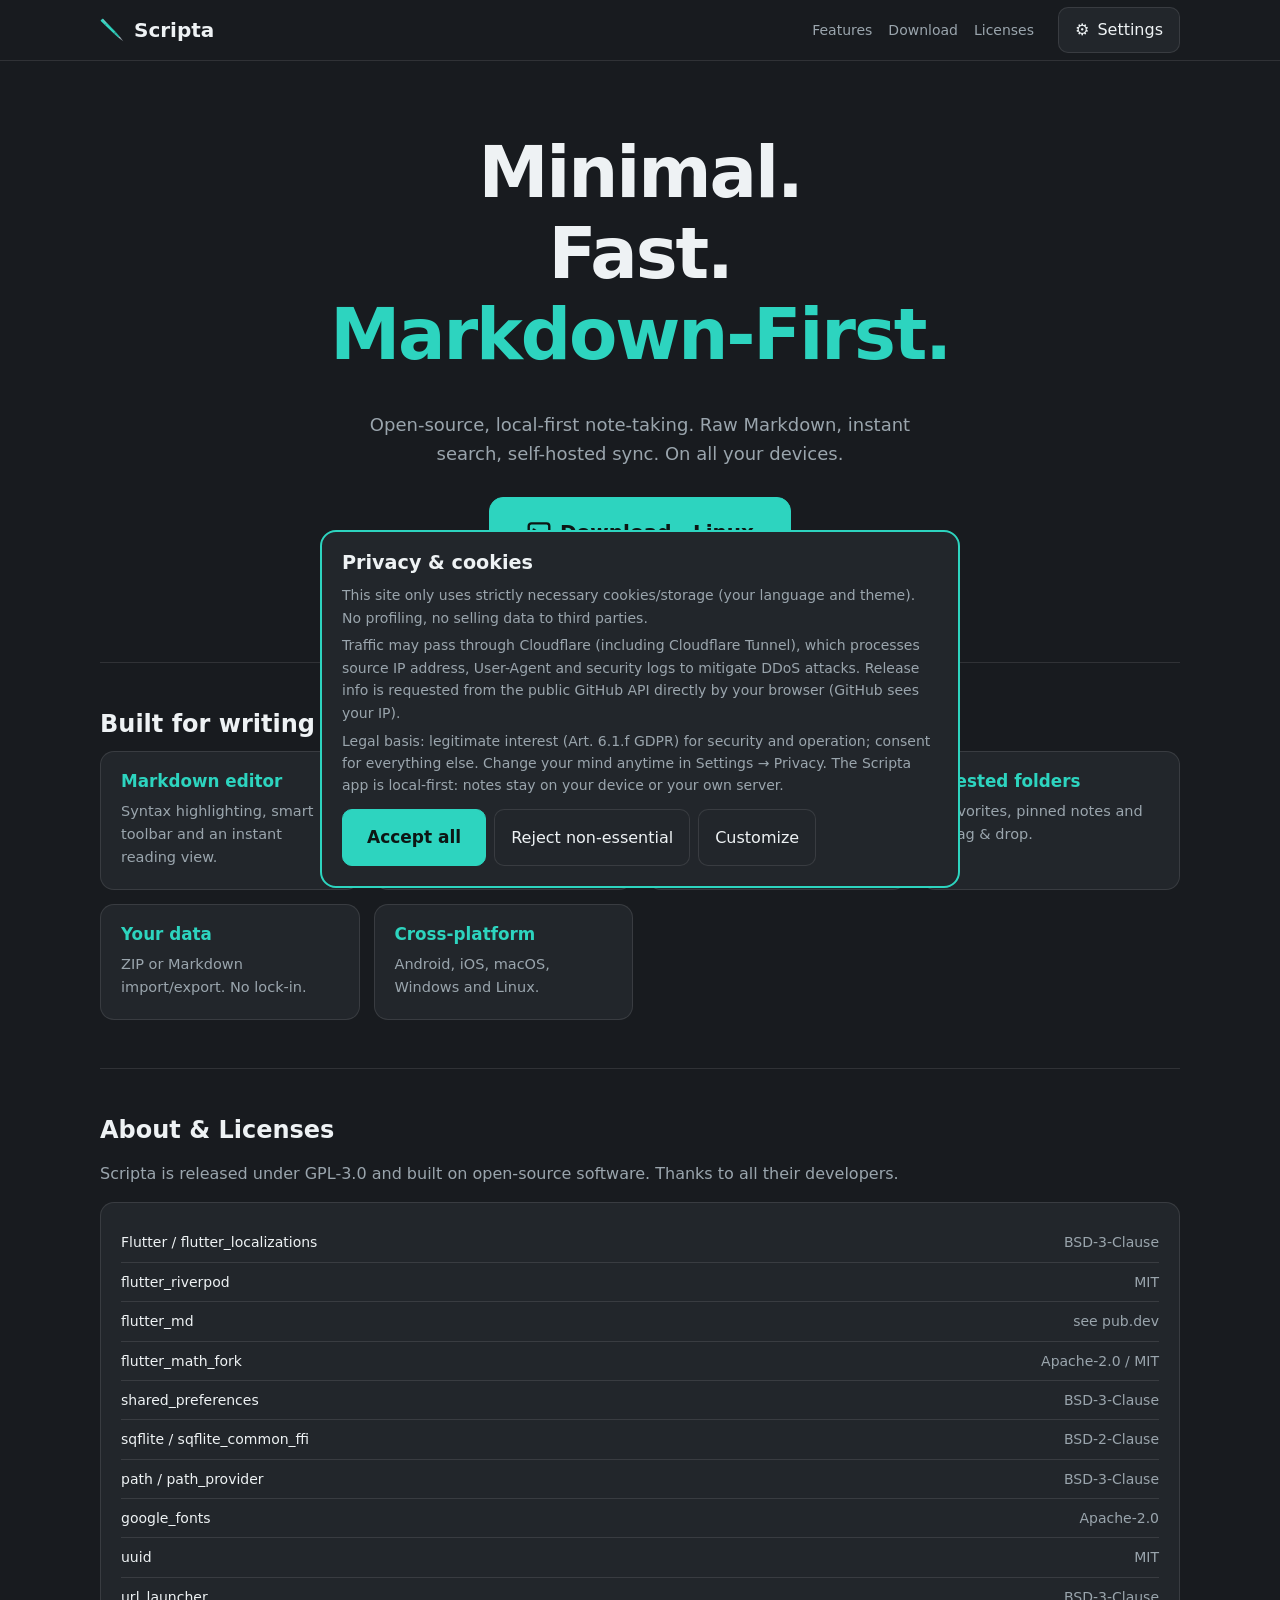
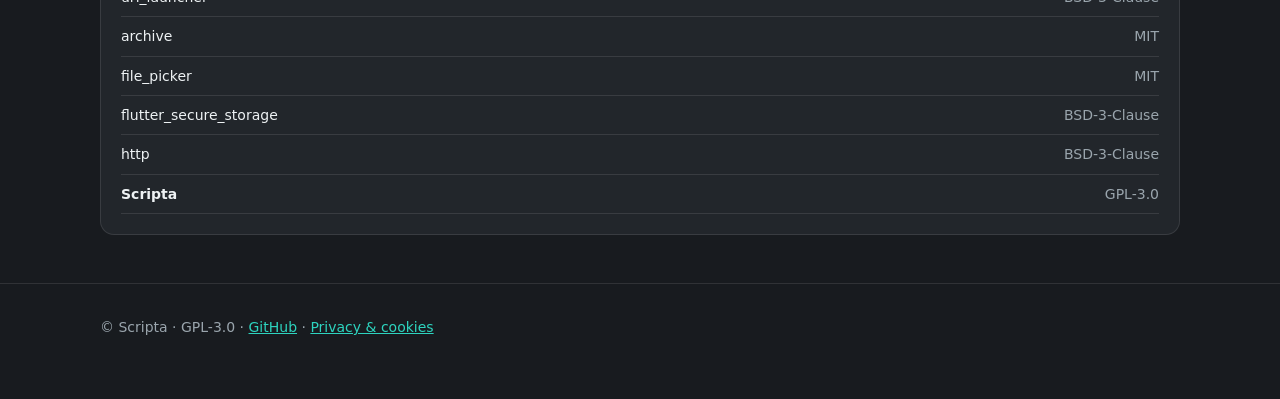
==== index.html @ 94638414 "Add files via upload" ====
<!doctype html>
<html lang="it" data-theme="dark">
<head>
<meta charset="utf-8">
<meta name="viewport" content="width=device-width,initial-scale=1">
<title>Scripta — Minimal. Fast. Markdown-First.</title>
<meta name="description" content="Scripta: open-source, local-first Markdown notes for Android, iOS, macOS, Windows and Linux.">
<link rel="icon" href="data:image/svg+xml,<svg xmlns='http://www.w3.org/2000/svg' viewBox='0 0 32 32'><rect width='32' height='32' rx='8' fill='%2314b8a6'/><path d='M10 22V10h8M10 16h6' stroke='%23181b1f' stroke-width='3' fill='none'/></svg>">
<link rel="stylesheet" href="style.css">
</head>
<body>
<header><div class="w nav">
<div class="logo"><svg class="lg" viewBox="90 90 310 310" aria-hidden="true"><g transform="rotate(-45 256 256)"> <path d="M 242,50 L 270,50 C 274,50 277,53 277,57 L 275,130 L 237,130 L 235,57 C 235,53 238,50 242,50 Z" fill="var(--ac)" /> <path d="M 266,60 L 270,60 C 271,60 272,61 272,62 L 270,180 C 270,183 267,185 264,185 C 262,185 261,183 261,180 L 265,62 C 265,61 265.5,60 266,60 Z" fill="#a9b6c4" /> <path d="M 237,130 L 275,130 L 272,290 L 240,290 Z" fill="var(--ac)" /> <rect x="239" y="290" width="34" height="4" fill="#a9b6c4" /> <path d="M 240,294 L 272,294 L 267,370 L 245,370 Z" fill="var(--ac)" opacity="0.9" /> <line x1="243" y1="315" x2="269" y2="315" stroke="#121517" stroke-width="1.5" opacity="0.3" /> <line x1="244" y1="330" x2="268" y2="330" stroke="#121517" stroke-width="1.5" opacity="0.3" /> <line x1="244.5" y1="345" x2="267.5" y2="345" stroke="#121517" stroke-width="1.5" opacity="0.3" /> <path d="M 245,370 L 267,370 L 263,395 L 249,395 Z" fill="#a9b6c4" /> <path d="M 249,395 L 263,395 L 256,442 Z" fill="#a9b6c4" /> <path d="M 249,395 L 256,395 L 256,442 Z" fill="#ffffff" opacity="0.4" /> <circle cx="256" cy="410" r="2.5" fill="#16191d" /> <line x1="256" y1="412.5" x2="256" y2="442" stroke="#16191d" stroke-width="1.5" stroke-linecap="round" /> <circle cx="256" cy="442" r="1.5" fill="#ffffff" /> <path d="M 241,55 L 243,130 L 244,290 L 247,370" fill="none" stroke="#ffffff" stroke-width="1.8" stroke-linecap="round" opacity="0.35" /> <path d="M 271,55 L 269,130 L 268,290 L 265,370" fill="none" stroke="#000000" stroke-width="2.2" stroke-linecap="round" opacity="0.4" /> </g></svg>Scripta</div>
<nav><a href="#features" data-i="nav_f"></a><a href="#/releases" data-i="nav_d"></a><a href="#about" data-i="nav_a"></a></nav>
<button id="setBtn" aria-label="Settings">⚙ <span data-i="settings"></span></button>
</div></header>

<main class="w" id="home">
<div class="hero">
<h1>Minimal.<br>Fast.<br><em>Markdown-First.</em></h1>
<p data-i="tag"></p>
<div class="cta" id="cta"><button class="pri" disabled data-i="loading"></button></div>
<div class="meta" id="meta"></div>
</div>

<section id="features"><h2 data-i="feat"></h2><div class="grid" id="fgrid"></div></section>


<section id="about"><h2 data-i="lic_h"></h2><p style="color:var(--mu)" data-i="lic_p"></p><div class="card" id="lics"></div></section>
</main>

<main class="w" id="relpage" hidden>
<section style="border:0"><a href="#" class="btn" data-i="back"></a>
<h2 style="margin-top:20px" data-i="dl"></h2><div id="rel"></div></section>
</main>

<footer><div class="w"><span data-i="foot"></span> · <a href="https://github.com/rizzonicola/Scripta" rel="noopener">GitHub</a> · <a href="#" id="privL" data-i="priv"></a></div></footer>

<dialog id="guide"><button class="x" aria-label="Close" onclick="this.closest('dialog').close()"><svg viewBox="0 0 24 24" width="18" height="18" fill="none" stroke="currentColor" stroke-width="2.4" stroke-linecap="round"><path d="M5 5l14 14M19 5L5 19"/></svg></button><div id="gBody"></div></dialog>

<dialog id="set"><button class="x" aria-label="Close" onclick="this.closest('dialog').close()"><svg viewBox="0 0 24 24" width="18" height="18" fill="none" stroke="currentColor" stroke-width="2.4" stroke-linecap="round"><path d="M5 5l14 14M19 5L5 19"/></svg></button><h2 data-i="settings"></h2>
<p><span data-i="lang"></span><span class="seg" id="langSeg" role="group"><button data-v="it">Italiano</button><button data-v="en">English</button><button data-v="fr">Français</button></span></p>
<p><span data-i="theme"></span><span class="seg" id="themeSeg" role="group"><button data-v="dark" data-i="th_d"></button><button data-v="light" data-i="th_l"></button><button data-v="contrast" data-i="th_c"></button></span></p>
<p><span data-i="st_priv"></span></p>
<label class="o sw"><input type="checkbox" id="optSw" role="switch"><span data-i="ck_opt"></span></label>
<p><a href="#" id="stRead" data-i="st_read"></a></p></dialog>

<div id="ck" role="dialog" aria-labelledby="ckT" hidden>
<h2 id="ckT" style="font-size:1.2rem" data-i="ck_t"></h2>
<p data-i="ck_p1"></p><p data-i="ck_p2"></p><p data-i="ck_p3"></p>
<div id="prefs" hidden>
<label class="o"><input type="checkbox" checked disabled><span data-i="ck_nec"></span></label>
<label class="o"><input type="checkbox" id="optCache"><span data-i="ck_opt"></span></label></div>
<div class="b"><button class="pri" id="acc" data-i="ck_all"></button><button id="rej" data-i="ck_rej"></button><button id="cus" data-i="ck_cus"></button></div>
</div>

<script src="script.js" defer></script>
</body>
</html>
---- style.css ----
:root{--bg:#181b1f;--card:#22262b;--card2:#2a2f35;--line:rgba(255,255,255,.1);--tx:#eef2f4;--mu:#9aa5ad;--ac:#2dd4bf;--acd:#0f766e;--on:#0d1614}
:root[data-theme=light]{--bg:#f3f5f6;--card:#fff;--card2:#e7ecee;--line:rgba(0,0,0,.12);--tx:#1c2024;--mu:#59646c;--ac:#0f766e;--acd:#0d9488;--on:#fff}
:root[data-theme=contrast]{--bg:#000;--card:#0a0a0a;--card2:#1a1a1a;--line:#fff;--tx:#fff;--mu:#e0e0e0;--ac:#00ffe0;--acd:#00ffe0;--on:#000}
*{box-sizing:border-box}html{scroll-behavior:smooth}
body{margin:0;background:var(--bg);color:var(--tx);font:16px/1.6 system-ui,-apple-system,"Segoe UI",Roboto,sans-serif}
a{color:var(--ac)}h1,h2,h3{line-height:1.15;margin:0 0 .5em}
.w{max-width:1040px;margin:0 auto;padding:0 20px}
header{position:sticky;top:0;z-index:5;background:var(--bg);border-bottom:1px solid var(--line)}
.nav{display:flex;align-items:center;gap:16px;height:60px}
.logo{font-weight:800;font-size:20px;display:flex;gap:10px;align-items:center;margin-right:auto}
.logo .lg{width:24px;height:24px;flex:none}.logo i{width:26px;height:26px;border-radius:7px;background:var(--ac);display:inline-block}
nav a{color:var(--mu);text-decoration:none;margin:0 8px;font-size:14px}nav a:hover{color:var(--tx)}
button,.btn{font:inherit;cursor:pointer;border:1px solid var(--line);background:var(--card);color:var(--tx);border-radius:10px;padding:9px 16px;text-decoration:none;display:inline-flex;gap:8px;align-items:center}
button:focus-visible,a:focus-visible,select:focus-visible{outline:3px solid var(--ac);outline-offset:2px}
.pri{background:var(--ac);color:var(--on);border-color:var(--ac);font-weight:700;padding:14px 24px;font-size:17px}
.hero{padding:72px 0 48px;text-align:center}
.hero h1{font-size:clamp(2.4rem,7vw,4.4rem);letter-spacing:-.03em}
.hero h1 em{font-style:normal;color:var(--ac)}
.hero p{color:var(--mu);max-width:560px;font-size:18px;margin:0 auto}
.cta{display:flex;flex-direction:column;gap:14px;align-items:center;margin-top:28px}.cta .pri{font-size:20px;padding:18px 36px;border-radius:14px;min-width:280px;justify-content:center}.cta .pri b{font-size:24px}.sm{display:flex;gap:18px;flex-wrap:wrap;justify-content:center;font-size:13.5px}.sm a{color:var(--mu)}.x{float:right;width:38px;height:38px;padding:0;border-radius:50%;justify-content:center}
.pri svg{width:26px;height:26px}
input[role=switch]{appearance:none;flex:none;width:44px;height:26px;border-radius:13px;background:var(--card2);border:1px solid var(--line);position:relative;cursor:pointer;margin:0}
input[role=switch]::after{content:"";position:absolute;top:3px;left:3px;width:18px;height:18px;border-radius:50%;background:var(--mu);transition:transform .15s}
input[role=switch]:checked{background:var(--ac);border-color:var(--ac)}
input[role=switch]:checked::after{transform:translateX(18px);background:var(--on)}
.seg{display:flex;gap:6px;flex-wrap:wrap;margin-top:6px}.seg button{padding:8px 16px}.seg button[aria-pressed=true]{background:var(--ac);color:var(--on);border-color:var(--ac);font-weight:700}
.meta{color:var(--mu);font-size:13px;margin-top:12px}
select{font:inherit;background:var(--card);color:var(--tx);border:1px solid var(--line);border-radius:10px;padding:9px}
section{padding:48px 0;border-top:1px solid var(--line)}
.grid{display:grid;gap:14px;grid-template-columns:repeat(auto-fit,minmax(230px,1fr))}
.card{background:var(--card);border:1px solid var(--line);border-radius:14px;padding:20px}
.card h3{font-size:1.05rem;color:var(--ac)}.card p{margin:0;color:var(--mu);font-size:14.5px}
.tabs{display:flex;gap:4px;padding-left:12px;margin-bottom:0;flex-wrap:wrap}
.tab{position:relative;border:0;border-radius:10px 10px 0 0;background:transparent;color:var(--mu);padding:10px 18px}
.tab[aria-selected=true]{background:var(--card);color:var(--ac);font-weight:700}
.tab[aria-selected=true]::before,.tab[aria-selected=true]::after{content:"";position:absolute;bottom:0;width:12px;height:12px;background:transparent}
.tab[aria-selected=true]::before{left:-12px;border-bottom-right-radius:12px;box-shadow:5px 5px 0 5px var(--card)}
.tab[aria-selected=true]::after{right:-12px;border-bottom-left-radius:12px;box-shadow:-5px 5px 0 5px var(--card)}
.panel{background:var(--card);border-radius:14px;padding:20px}
.row{display:flex;flex-wrap:wrap;gap:8px 16px;justify-content:space-between;align-items:center;padding:12px 0;border-bottom:1px solid var(--line)}
.row:last-child{border:0}.row small{color:var(--mu);display:block;word-break:break-all;font-family:ui-monospace,monospace;font-size:11px}
.badge{position:relative;background:var(--acd);color:var(--on);font-size:12px;font-weight:700;padding:2px 10px;border-radius:6px;margin-left:8px}
.lic{display:flex;justify-content:space-between;gap:12px;padding:8px 0;border-bottom:1px solid var(--line);font-size:14px}.lic span{color:var(--mu)}
dialog{background:var(--card);color:var(--tx);border:1px solid var(--line);border-radius:16px;max-width:620px;width:calc(100% - 24px);padding:24px;max-height:88vh}
dialog::backdrop{background:rgba(0,0,0,.65)}
dialog ol{padding-left:20px}code{background:var(--card2);padding:2px 6px;border-radius:5px;font-size:13px;word-break:break-all}
pre{background:var(--card2);padding:12px;border-radius:10px;overflow-x:auto}
#ck{position:fixed;left:12px;right:12px;bottom:12px;max-width:640px;margin:auto;background:var(--card);border:2px solid var(--ac);border-radius:16px;padding:20px;z-index:20;max-height:85vh;overflow:auto}
#ck p{color:var(--mu);font-size:14px;margin:.4em 0}#ck .b{display:flex;flex-wrap:wrap;gap:8px;margin-top:12px}
label.o{display:flex;gap:10px;padding:8px 0;font-size:14px}
footer{padding:32px 0 60px;color:var(--mu);font-size:14px;border-top:1px solid var(--line)}
@media(max-width:900px){.w{padding:0 16px}.hero{padding:56px 0 32px}}
@media(max-width:640px){nav{display:none}.hero{padding-top:36px}.cta .pri{width:100%;min-width:0}.row{flex-direction:column;align-items:flex-start}dialog{padding:18px}#ck{padding:16px}}
@media(min-width:1200px){.w{max-width:1120px}}
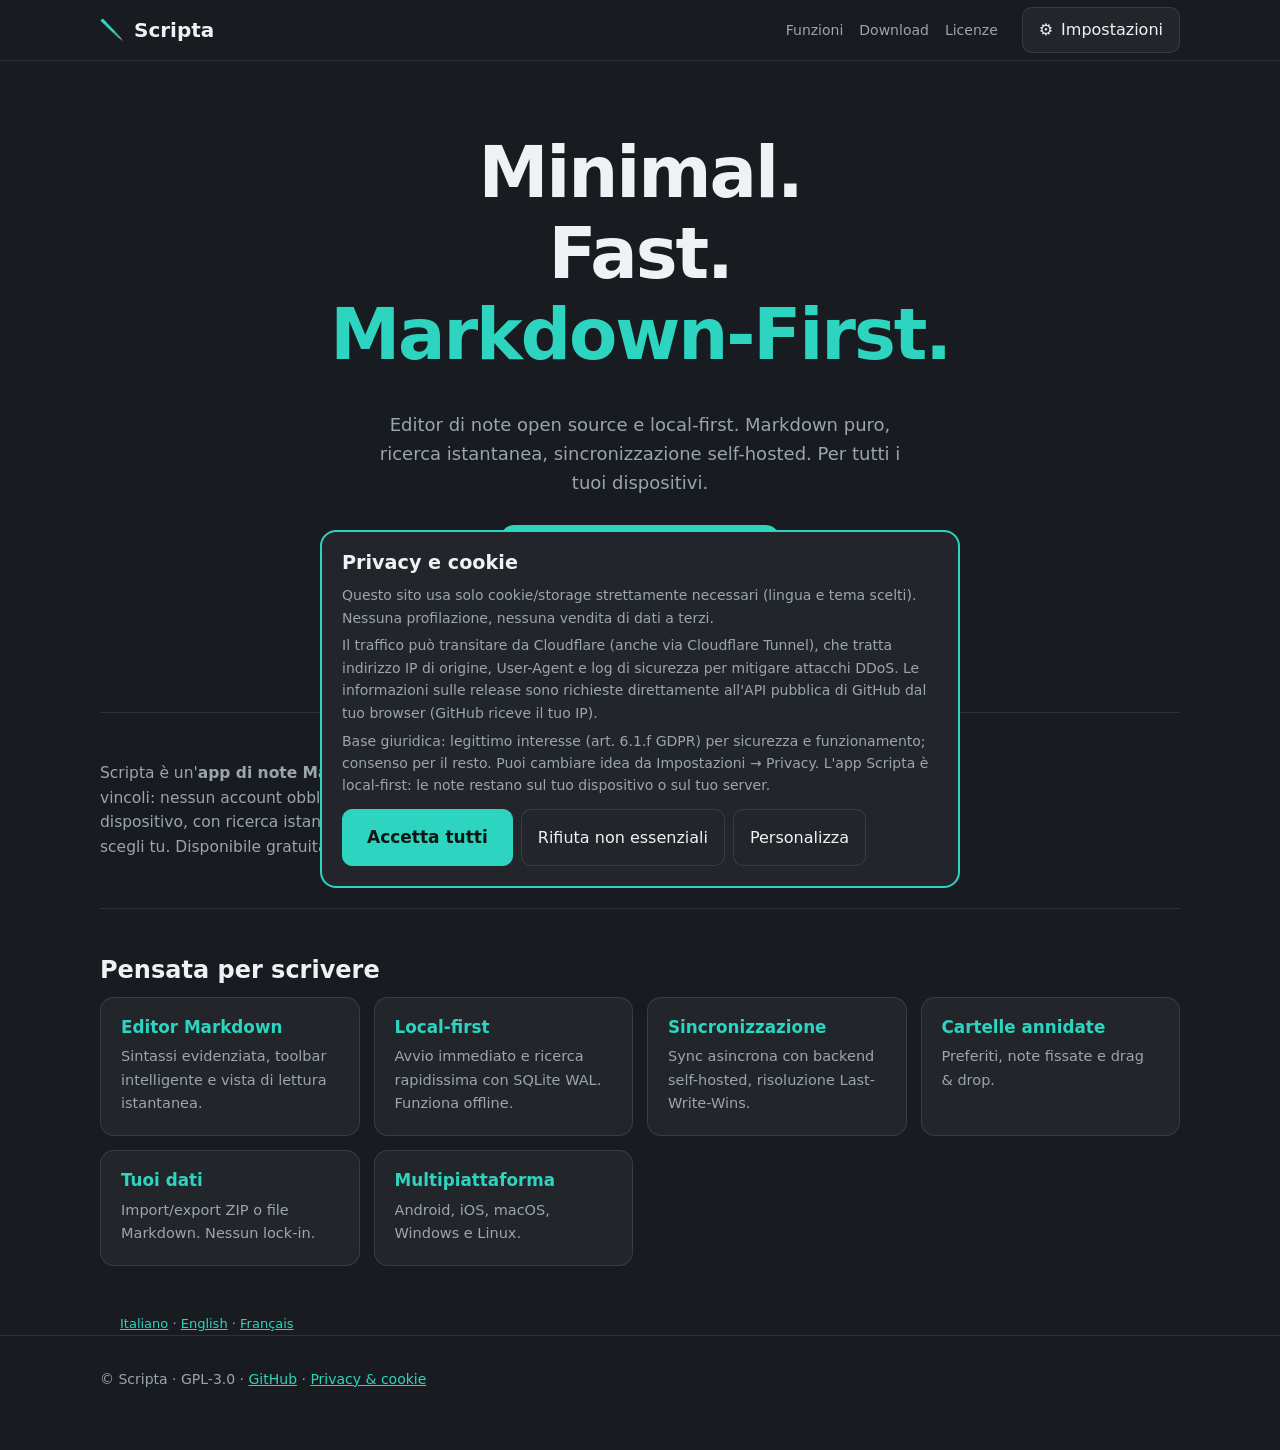
==== commit e5fa83df: "Change robots meta tag to allow indexing" ====
--- a/index.html
+++ b/index.html
@@ -3,57 +3,68 @@
 <head>
 <meta charset="utf-8">
 <meta name="viewport" content="width=device-width,initial-scale=1">
-<title>Scripta — Minimal. Fast. Markdown-First.</title>
-<meta name="description" content="Scripta: open-source, local-first Markdown notes for Android, iOS, macOS, Windows and Linux.">
-<link rel="icon" href="data:image/svg+xml,<svg xmlns='http://www.w3.org/2000/svg' viewBox='0 0 32 32'><rect width='32' height='32' rx='8' fill='%2314b8a6'/><path d='M10 22V10h8M10 16h6' stroke='%23181b1f' stroke-width='3' fill='none'/></svg>">
-<link rel="stylesheet" href="style.css">
+<title>Scripta — App Note Markdown Open Source e Local-First</title>
+<meta name="description" content="Scripta è un'app gratuita e open source per note in Markdown: locale, veloce, senza cloud obbligato. Per Android, iOS, macOS, Windows e Linux.">
+<link rel="canonical" href="https://scripta.poppi.cc/it/">
+<link rel="alternate" hreflang="it" href="https://scripta.poppi.cc/it/">
+<link rel="alternate" hreflang="en" href="https://scripta.poppi.cc/en/">
+<link rel="alternate" hreflang="fr" href="https://scripta.poppi.cc/fr/">
+<link rel="alternate" hreflang="x-default" href="https://scripta.poppi.cc/it/">
+<link rel="icon" href="/assets/icons/favicon.svg" type="image/svg+xml">
+<link rel="icon" href="/favicon.ico" sizes="48x48">
+<link rel="apple-touch-icon" href="/assets/icons/apple-touch-icon.png">
+<link rel="manifest" href="/site.webmanifest">
+<meta name="theme-color" content="#181b1f">
+<meta name="robots" content="index, follow">
+<link rel="stylesheet" href="/style.css">
+<script>
+(function(){
+  try {
+    var stored = localStorage.getItem('sc_lang');
+    // Redirect only if the visitor explicitly chose a language before.
+    // No navigator.language redirect: Googlebot (en-US) would be sent to /en/.
+    if (stored && ['en','fr'].indexOf(stored)>-1) location.replace('/' + stored + '/' + location.hash);
+  } catch(e) {}
+})();
+</script>
 </head>
-<body>
+<body data-page="home" data-lang="it">
+<a class="skip" href="#main">Vai al contenuto</a>
 <header><div class="w nav">
-<div class="logo"><svg class="lg" viewBox="90 90 310 310" aria-hidden="true"><g transform="rotate(-45 256 256)"> <path d="M 242,50 L 270,50 C 274,50 277,53 277,57 L 275,130 L 237,130 L 235,57 C 235,53 238,50 242,50 Z" fill="var(--ac)" /> <path d="M 266,60 L 270,60 C 271,60 272,61 272,62 L 270,180 C 270,183 267,185 264,185 C 262,185 261,183 261,180 L 265,62 C 265,61 265.5,60 266,60 Z" fill="#a9b6c4" /> <path d="M 237,130 L 275,130 L 272,290 L 240,290 Z" fill="var(--ac)" /> <rect x="239" y="290" width="34" height="4" fill="#a9b6c4" /> <path d="M 240,294 L 272,294 L 267,370 L 245,370 Z" fill="var(--ac)" opacity="0.9" /> <line x1="243" y1="315" x2="269" y2="315" stroke="#121517" stroke-width="1.5" opacity="0.3" /> <line x1="244" y1="330" x2="268" y2="330" stroke="#121517" stroke-width="1.5" opacity="0.3" /> <line x1="244.5" y1="345" x2="267.5" y2="345" stroke="#121517" stroke-width="1.5" opacity="0.3" /> <path d="M 245,370 L 267,370 L 263,395 L 249,395 Z" fill="#a9b6c4" /> <path d="M 249,395 L 263,395 L 256,442 Z" fill="#a9b6c4" /> <path d="M 249,395 L 256,395 L 256,442 Z" fill="#ffffff" opacity="0.4" /> <circle cx="256" cy="410" r="2.5" fill="#16191d" /> <line x1="256" y1="412.5" x2="256" y2="442" stroke="#16191d" stroke-width="1.5" stroke-linecap="round" /> <circle cx="256" cy="442" r="1.5" fill="#ffffff" /> <path d="M 241,55 L 243,130 L 244,290 L 247,370" fill="none" stroke="#ffffff" stroke-width="1.8" stroke-linecap="round" opacity="0.35" /> <path d="M 271,55 L 269,130 L 268,290 L 265,370" fill="none" stroke="#000000" stroke-width="2.2" stroke-linecap="round" opacity="0.4" /> </g></svg>Scripta</div>
-<nav><a href="#features" data-i="nav_f"></a><a href="#/releases" data-i="nav_d"></a><a href="#about" data-i="nav_a"></a></nav>
-<button id="setBtn" aria-label="Settings">⚙ <span data-i="settings"></span></button>
+<a class="logo" href="/it/" aria-label="Scripta — home"><svg class="lg" viewBox="90 90 310 310" aria-hidden="true"><g transform="rotate(-45 256 256)"> <path d="M 242,50 L 270,50 C 274,50 277,53 277,57 L 275,130 L 237,130 L 235,57 C 235,53 238,50 242,50 Z" fill="var(--ac)" /> <path d="M 266,60 L 270,60 C 271,60 272,61 272,62 L 270,180 C 270,183 267,185 264,185 C 262,185 261,183 261,180 L 265,62 C 265,61 265.5,60 266,60 Z" fill="#a9b6c4" /> <path d="M 237,130 L 275,130 L 272,290 L 240,290 Z" fill="var(--ac)" /> <rect x="239" y="290" width="34" height="4" fill="#a9b6c4" /> <path d="M 240,294 L 272,294 L 267,370 L 245,370 Z" fill="var(--ac)" opacity="0.9" /> <line x1="243" y1="315" x2="269" y2="315" stroke="#121517" stroke-width="1.5" opacity="0.3" /> <line x1="244" y1="330" x2="268" y2="330" stroke="#121517" stroke-width="1.5" opacity="0.3" /> <line x1="244.5" y1="345" x2="267.5" y2="345" stroke="#121517" stroke-width="1.5" opacity="0.3" /> <path d="M 245,370 L 267,370 L 263,395 L 249,395 Z" fill="#a9b6c4" /> <path d="M 249,395 L 263,395 L 256,442 Z" fill="#a9b6c4" /> <path d="M 249,395 L 256,395 L 256,442 Z" fill="#ffffff" opacity="0.4" /> <circle cx="256" cy="410" r="2.5" fill="#16191d" /> <line x1="256" y1="412.5" x2="256" y2="442" stroke="#16191d" stroke-width="1.5" stroke-linecap="round" /> <circle cx="256" cy="442" r="1.5" fill="#ffffff" /> <path d="M 241,55 L 243,130 L 244,290 L 247,370" fill="none" stroke="#ffffff" stroke-width="1.8" stroke-linecap="round" opacity="0.35" /> <path d="M 271,55 L 269,130 L 268,290 L 265,370" fill="none" stroke="#000000" stroke-width="2.2" stroke-linecap="round" opacity="0.4" /> </g></svg>Scripta</a>
+<nav><a href="#features">Funzioni</a><a href="/it/releases/">Download</a><a href="#about">Licenze</a></nav>
+<button id="setBtn" aria-label="Impostazioni">⚙ <span>Impostazioni</span></button>
 </div></header>
-
-<main class="w" id="home">
+<main class="w" id="main">
 <div class="hero">
 <h1>Minimal.<br>Fast.<br><em>Markdown-First.</em></h1>
-<p data-i="tag"></p>
-<div class="cta" id="cta"><button class="pri" disabled data-i="loading"></button></div>
+<p>Editor di note open source e local-first. Markdown puro, ricerca istantanea, sincronizzazione self-hosted. Per tutti i tuoi dispositivi.</p>
+<div class="cta" id="cta"><button class="pri" disabled>Caricamento…</button></div>
 <div class="meta" id="meta"></div>
+<noscript><p><a class="btn pri" href="https://github.com/rizzonicola/Scripta/releases/latest">Scarica direttamente dalla pagina delle release su GitHub</a></p></noscript>
 </div>
-
-<section id="features"><h2 data-i="feat"></h2><div class="grid" id="fgrid"></div></section>
-
-
-<section id="about"><h2 data-i="lic_h"></h2><p style="color:var(--mu)" data-i="lic_p"></p><div class="card" id="lics"></div></section>
+<section id="intro"><p class="lead">Scripta è un'<strong>app di note Markdown open source</strong>, pensata per chi vuole scrivere senza vincoli: nessun account obbligatorio, nessun cloud imposto. È <strong>local-first</strong>: le note vivono sul tuo dispositivo, con ricerca istantanea via SQLite e sincronizzazione opzionale verso un server che scegli tu. Disponibile gratuitamente per Android, iOS, macOS, Windows e Linux.</p></section>
+<section id="features"><h2>Pensata per scrivere</h2><div class="grid"><div class="card"><h3>Editor Markdown</h3><p>Sintassi evidenziata, toolbar intelligente e vista di lettura istantanea.</p></div><div class="card"><h3>Local-first</h3><p>Avvio immediato e ricerca rapidissima con SQLite WAL. Funziona offline.</p></div><div class="card"><h3>Sincronizzazione</h3><p>Sync asincrona con backend self-hosted, risoluzione Last-Write-Wins.</p></div><div class="card"><h3>Cartelle annidate</h3><p>Preferiti, note fissate e drag & drop.</p></div><div class="card"><h3>Tuoi dati</h3><p>Import/export ZIP o file Markdown. Nessun lock-in.</p></div><div class="card"><h3>Multipiattaforma</h3><p>Android, iOS, macOS, Windows e Linux.</p></div></div></section>
+<p class="w" style="color:var(--mu);font-size:13px">
+<a href="/it/">Italiano</a> · <a href="/en/">English</a> · <a href="/fr/">Français</a>
+</p>
 </main>
-
-<main class="w" id="relpage" hidden>
-<section style="border:0"><a href="#" class="btn" data-i="back"></a>
-<h2 style="margin-top:20px" data-i="dl"></h2><div id="rel"></div></section>
-</main>
-
-<footer><div class="w"><span data-i="foot"></span> · <a href="https://github.com/rizzonicola/Scripta" rel="noopener">GitHub</a> · <a href="#" id="privL" data-i="priv"></a></div></footer>
-
+<footer><div class="w"><span>© Scripta · GPL-3.0</span> · <a href="https://github.com/rizzonicola/Scripta" rel="noopener">GitHub</a> · <a href="#" id="privL">Privacy & cookie</a></div></footer>
 <dialog id="guide"><button class="x" aria-label="Close" onclick="this.closest('dialog').close()"><svg viewBox="0 0 24 24" width="18" height="18" fill="none" stroke="currentColor" stroke-width="2.4" stroke-linecap="round"><path d="M5 5l14 14M19 5L5 19"/></svg></button><div id="gBody"></div></dialog>
-
-<dialog id="set"><button class="x" aria-label="Close" onclick="this.closest('dialog').close()"><svg viewBox="0 0 24 24" width="18" height="18" fill="none" stroke="currentColor" stroke-width="2.4" stroke-linecap="round"><path d="M5 5l14 14M19 5L5 19"/></svg></button><h2 data-i="settings"></h2>
-<p><span data-i="lang"></span><span class="seg" id="langSeg" role="group"><button data-v="it">Italiano</button><button data-v="en">English</button><button data-v="fr">Français</button></span></p>
-<p><span data-i="theme"></span><span class="seg" id="themeSeg" role="group"><button data-v="dark" data-i="th_d"></button><button data-v="light" data-i="th_l"></button><button data-v="contrast" data-i="th_c"></button></span></p>
-<p><span data-i="st_priv"></span></p>
-<label class="o sw"><input type="checkbox" id="optSw" role="switch"><span data-i="ck_opt"></span></label>
-<p><a href="#" id="stRead" data-i="st_read"></a></p></dialog>
-
+<dialog id="set"><button class="x" aria-label="Close" onclick="this.closest('dialog').close()"><svg viewBox="0 0 24 24" width="18" height="18" fill="none" stroke="currentColor" stroke-width="2.4" stroke-linecap="round"><path d="M5 5l14 14M19 5L5 19"/></svg></button><h2>Impostazioni</h2>
+<p><span>Lingua</span><span class="seg" id="langSeg" role="group" data-page="home"><button data-v="it" aria-pressed="true">Italiano</button><button data-v="en">English</button><button data-v="fr">Français</button></span></p>
+<p><span>Tema</span><span class="seg" id="themeSeg" role="group"><button data-v="dark">Scuro</button><button data-v="light">Chiaro</button><button data-v="contrast">Alto contrasto</button></span></p>
+<p><span>Privacy e cookie</span></p>
+<label class="o sw"><input type="checkbox" id="optSw" role="switch"><span>Facoltativo: memorizza in cache le release per 1 ora (riduce le chiamate a GitHub)</span></label>
+<p><a href="#" id="stRead">Leggi l'informativa completa</a></p></dialog>
 <div id="ck" role="dialog" aria-labelledby="ckT" hidden>
-<h2 id="ckT" style="font-size:1.2rem" data-i="ck_t"></h2>
-<p data-i="ck_p1"></p><p data-i="ck_p2"></p><p data-i="ck_p3"></p>
+<h2 id="ckT" style="font-size:1.2rem">Privacy e cookie</h2>
+<p>Questo sito usa solo cookie/storage strettamente necessari (lingua e tema scelti). Nessuna profilazione, nessuna vendita di dati a terzi.</p><p>Il traffico può transitare da Cloudflare (anche via Cloudflare Tunnel), che tratta indirizzo IP di origine, User-Agent e log di sicurezza per mitigare attacchi DDoS. Le informazioni sulle release sono richieste direttamente all'API pubblica di GitHub dal tuo browser (GitHub riceve il tuo IP).</p><p>Base giuridica: legittimo interesse (art. 6.1.f GDPR) per sicurezza e funzionamento; consenso per il resto. Puoi cambiare idea da Impostazioni → Privacy. L'app Scripta è local-first: le note restano sul tuo dispositivo o sul tuo server.</p>
 <div id="prefs" hidden>
-<label class="o"><input type="checkbox" checked disabled><span data-i="ck_nec"></span></label>
-<label class="o"><input type="checkbox" id="optCache"><span data-i="ck_opt"></span></label></div>
-<div class="b"><button class="pri" id="acc" data-i="ck_all"></button><button id="rej" data-i="ck_rej"></button><button id="cus" data-i="ck_cus"></button></div>
+<label class="o"><input type="checkbox" checked disabled><span>Necessari: lingua, tema, scelta cookie</span></label>
+<label class="o"><input type="checkbox" id="optCache"><span>Facoltativo: memorizza in cache le release per 1 ora (riduce le chiamate a GitHub)</span></label></div>
+<div class="b"><button class="pri" id="acc">Accetta tutti</button><button id="rej">Rifiuta non essenziali</button><button id="cus">Personalizza</button></div>
 </div>
-
-<script src="script.js" defer></script>
+<script src="/script.js" defer></script>
 </body>
 </html>
--- a/style.css
+++ b/style.css
@@ -2,12 +2,15 @@
 :root[data-theme=light]{--bg:#f3f5f6;--card:#fff;--card2:#e7ecee;--line:rgba(0,0,0,.12);--tx:#1c2024;--mu:#59646c;--ac:#0f766e;--acd:#0d9488;--on:#fff}
 :root[data-theme=contrast]{--bg:#000;--card:#0a0a0a;--card2:#1a1a1a;--line:#fff;--tx:#fff;--mu:#e0e0e0;--ac:#00ffe0;--acd:#00ffe0;--on:#000}
 *{box-sizing:border-box}html{scroll-behavior:smooth}
+.skip{position:absolute;left:-9999px;top:0;background:var(--ac);color:var(--on);padding:10px 16px;border-radius:0 0 10px 0;z-index:100;font-weight:700;text-decoration:none}
+.skip:focus{left:0}
+.lead{color:var(--mu);max-width:760px;font-size:15.5px;margin:0}
 body{margin:0;background:var(--bg);color:var(--tx);font:16px/1.6 system-ui,-apple-system,"Segoe UI",Roboto,sans-serif}
 a{color:var(--ac)}h1,h2,h3{line-height:1.15;margin:0 0 .5em}
 .w{max-width:1040px;margin:0 auto;padding:0 20px}
 header{position:sticky;top:0;z-index:5;background:var(--bg);border-bottom:1px solid var(--line)}
 .nav{display:flex;align-items:center;gap:16px;height:60px}
-.logo{font-weight:800;font-size:20px;display:flex;gap:10px;align-items:center;margin-right:auto}
+.logo{font-weight:800;font-size:20px;display:flex;gap:10px;align-items:center;margin-right:auto;text-decoration:none;color:var(--tx)}
 .logo .lg{width:24px;height:24px;flex:none}.logo i{width:26px;height:26px;border-radius:7px;background:var(--ac);display:inline-block}
 nav a{color:var(--mu);text-decoration:none;margin:0 8px;font-size:14px}nav a:hover{color:var(--tx)}
 button,.btn{font:inherit;cursor:pointer;border:1px solid var(--line);background:var(--card);color:var(--tx);border-radius:10px;padding:9px 16px;text-decoration:none;display:inline-flex;gap:8px;align-items:center}
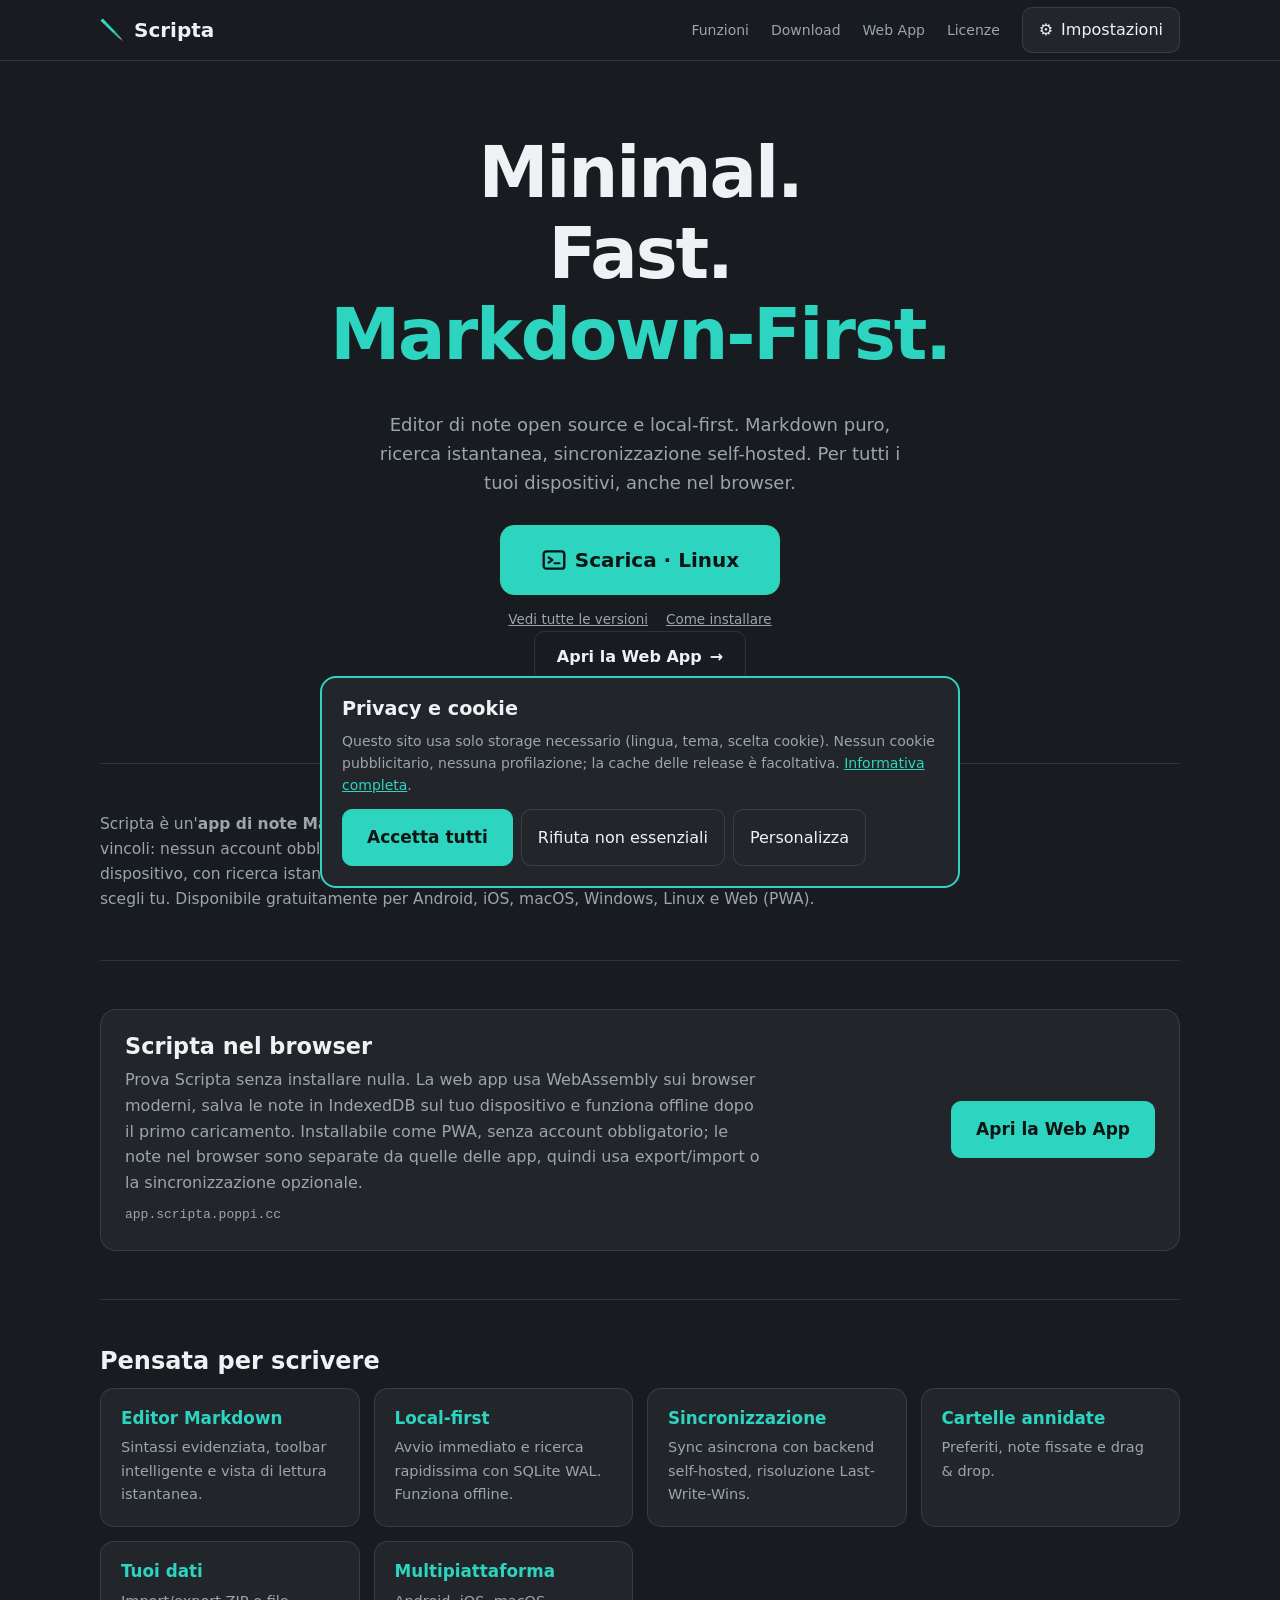
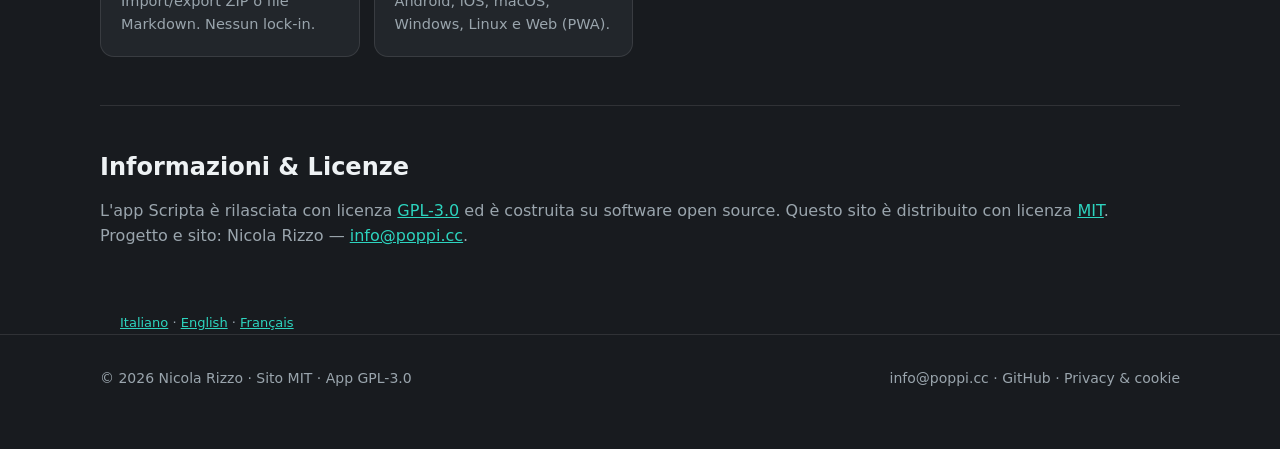
==== commit 1f767c39: "feat: improve mobile UX and add privacy pages" ====
--- a/index.html
+++ b/index.html
@@ -4,7 +4,7 @@
 <meta charset="utf-8">
 <meta name="viewport" content="width=device-width,initial-scale=1">
 <title>Scripta — App Note Markdown Open Source e Local-First</title>
-<meta name="description" content="Scripta è un'app gratuita e open source per note in Markdown: locale, veloce, senza cloud obbligato. Per Android, iOS, macOS, Windows e Linux.">
+<meta name="description" content="Scripta è un'app gratuita e open source per note in Markdown: locale, veloce, senza cloud obbligato. Per Android, iOS, macOS, Windows, Linux e Web (PWA).">
 <link rel="canonical" href="https://scripta.poppi.cc/it/">
 <link rel="alternate" hreflang="it" href="https://scripta.poppi.cc/it/">
 <link rel="alternate" hreflang="en" href="https://scripta.poppi.cc/en/">
@@ -32,37 +32,48 @@
 <a class="skip" href="#main">Vai al contenuto</a>
 <header><div class="w nav">
 <a class="logo" href="/it/" aria-label="Scripta — home"><svg class="lg" viewBox="90 90 310 310" aria-hidden="true"><g transform="rotate(-45 256 256)"> <path d="M 242,50 L 270,50 C 274,50 277,53 277,57 L 275,130 L 237,130 L 235,57 C 235,53 238,50 242,50 Z" fill="var(--ac)" /> <path d="M 266,60 L 270,60 C 271,60 272,61 272,62 L 270,180 C 270,183 267,185 264,185 C 262,185 261,183 261,180 L 265,62 C 265,61 265.5,60 266,60 Z" fill="#a9b6c4" /> <path d="M 237,130 L 275,130 L 272,290 L 240,290 Z" fill="var(--ac)" /> <rect x="239" y="290" width="34" height="4" fill="#a9b6c4" /> <path d="M 240,294 L 272,294 L 267,370 L 245,370 Z" fill="var(--ac)" opacity="0.9" /> <line x1="243" y1="315" x2="269" y2="315" stroke="#121517" stroke-width="1.5" opacity="0.3" /> <line x1="244" y1="330" x2="268" y2="330" stroke="#121517" stroke-width="1.5" opacity="0.3" /> <line x1="244.5" y1="345" x2="267.5" y2="345" stroke="#121517" stroke-width="1.5" opacity="0.3" /> <path d="M 245,370 L 267,370 L 263,395 L 249,395 Z" fill="#a9b6c4" /> <path d="M 249,395 L 263,395 L 256,442 Z" fill="#a9b6c4" /> <path d="M 249,395 L 256,395 L 256,442 Z" fill="#ffffff" opacity="0.4" /> <circle cx="256" cy="410" r="2.5" fill="#16191d" /> <line x1="256" y1="412.5" x2="256" y2="442" stroke="#16191d" stroke-width="1.5" stroke-linecap="round" /> <circle cx="256" cy="442" r="1.5" fill="#ffffff" /> <path d="M 241,55 L 243,130 L 244,290 L 247,370" fill="none" stroke="#ffffff" stroke-width="1.8" stroke-linecap="round" opacity="0.35" /> <path d="M 271,55 L 269,130 L 268,290 L 265,370" fill="none" stroke="#000000" stroke-width="2.2" stroke-linecap="round" opacity="0.4" /> </g></svg>Scripta</a>
-<nav><a href="#features">Funzioni</a><a href="/it/releases/">Download</a><a href="#about">Licenze</a></nav>
+<nav><a href="#features">Funzioni</a><a href="/it/releases/">Download</a><a href="https://app.scripta.poppi.cc/" rel="noopener">Web App</a><a href="#about">Licenze</a></nav>
 <button id="setBtn" aria-label="Impostazioni">⚙ <span>Impostazioni</span></button>
 </div></header>
 <main class="w" id="main">
 <div class="hero">
 <h1>Minimal.<br>Fast.<br><em>Markdown-First.</em></h1>
-<p>Editor di note open source e local-first. Markdown puro, ricerca istantanea, sincronizzazione self-hosted. Per tutti i tuoi dispositivi.</p>
+<p>Editor di note open source e local-first. Markdown puro, ricerca istantanea, sincronizzazione self-hosted. Per tutti i tuoi dispositivi, anche nel browser.</p>
 <div class="cta" id="cta"><button class="pri" disabled>Caricamento…</button></div>
+<p class="web-cta"><a class="btn web" href="https://app.scripta.poppi.cc/" rel="noopener">Apri la Web App <span aria-hidden="true">→</span></a></p>
 <div class="meta" id="meta"></div>
 <noscript><p><a class="btn pri" href="https://github.com/rizzonicola/Scripta/releases/latest">Scarica direttamente dalla pagina delle release su GitHub</a></p></noscript>
 </div>
-<section id="intro"><p class="lead">Scripta è un'<strong>app di note Markdown open source</strong>, pensata per chi vuole scrivere senza vincoli: nessun account obbligatorio, nessun cloud imposto. È <strong>local-first</strong>: le note vivono sul tuo dispositivo, con ricerca istantanea via SQLite e sincronizzazione opzionale verso un server che scegli tu. Disponibile gratuitamente per Android, iOS, macOS, Windows e Linux.</p></section>
-<section id="features"><h2>Pensata per scrivere</h2><div class="grid"><div class="card"><h3>Editor Markdown</h3><p>Sintassi evidenziata, toolbar intelligente e vista di lettura istantanea.</p></div><div class="card"><h3>Local-first</h3><p>Avvio immediato e ricerca rapidissima con SQLite WAL. Funziona offline.</p></div><div class="card"><h3>Sincronizzazione</h3><p>Sync asincrona con backend self-hosted, risoluzione Last-Write-Wins.</p></div><div class="card"><h3>Cartelle annidate</h3><p>Preferiti, note fissate e drag & drop.</p></div><div class="card"><h3>Tuoi dati</h3><p>Import/export ZIP o file Markdown. Nessun lock-in.</p></div><div class="card"><h3>Multipiattaforma</h3><p>Android, iOS, macOS, Windows e Linux.</p></div></div></section>
+<section id="intro"><p class="lead">Scripta è un'<strong>app di note Markdown open source</strong>, pensata per chi vuole scrivere senza vincoli: nessun account obbligatorio, nessun cloud imposto. È <strong>local-first</strong>: le note vivono sul tuo dispositivo, con ricerca istantanea via SQLite e sincronizzazione opzionale verso un server che scegli tu. Disponibile gratuitamente per Android, iOS, macOS, Windows, Linux e Web (PWA).</p></section>
+
+<section id="web"><div class="web-band">
+<div>
+<h2>Scripta nel browser</h2>
+<p>Prova Scripta senza installare nulla. La web app usa WebAssembly sui browser moderni, salva le note in IndexedDB sul tuo dispositivo e funziona offline dopo il primo caricamento. Installabile come PWA, senza account obbligatorio; le note nel browser sono separate da quelle delle app, quindi usa export/import o la sincronizzazione opzionale.</p>
+<p class="web-url">app.scripta.poppi.cc</p>
+</div>
+<a class="btn pri" href="https://app.scripta.poppi.cc/" rel="noopener">Apri la Web App</a>
+</div></section>
+<section id="features"><h2>Pensata per scrivere</h2><div class="grid"><div class="card"><h3>Editor Markdown</h3><p>Sintassi evidenziata, toolbar intelligente e vista di lettura istantanea.</p></div><div class="card"><h3>Local-first</h3><p>Avvio immediato e ricerca rapidissima con SQLite WAL. Funziona offline.</p></div><div class="card"><h3>Sincronizzazione</h3><p>Sync asincrona con backend self-hosted, risoluzione Last-Write-Wins.</p></div><div class="card"><h3>Cartelle annidate</h3><p>Preferiti, note fissate e drag & drop.</p></div><div class="card"><h3>Tuoi dati</h3><p>Import/export ZIP o file Markdown. Nessun lock-in.</p></div><div class="card"><h3>Multipiattaforma</h3><p>Android, iOS, macOS, Windows, Linux e Web (PWA).</p></div></div></section>
+<section id="about"><h2>Informazioni & Licenze</h2><p style="color:var(--mu)">L'app Scripta è rilasciata con licenza <a href="https://github.com/rizzonicola/Scripta/blob/main/LICENSE" rel="noopener">GPL-3.0</a> ed è costruita su software open source. Questo sito è distribuito con licenza <a href="/LICENSE">MIT</a>. Progetto e sito: Nicola Rizzo — <a href="mailto:info@poppi.cc">info@poppi.cc</a>.</p></section>
 <p class="w" style="color:var(--mu);font-size:13px">
 <a href="/it/">Italiano</a> · <a href="/en/">English</a> · <a href="/fr/">Français</a>
 </p>
 </main>
-<footer><div class="w"><span>© Scripta · GPL-3.0</span> · <a href="https://github.com/rizzonicola/Scripta" rel="noopener">GitHub</a> · <a href="#" id="privL">Privacy & cookie</a></div></footer>
+<footer><div class="w footer-links"><span>© 2026 Nicola Rizzo · <a href="/LICENSE">Sito MIT</a> · <a href="https://github.com/rizzonicola/Scripta/blob/main/LICENSE" rel="noopener">App GPL-3.0</a></span><span><a href="mailto:info@poppi.cc">info@poppi.cc</a> · <a href="https://github.com/rizzonicola/Scripta" rel="noopener">GitHub</a> · <a href="/it/privacy/">Privacy & cookie</a></span></div></footer>
 <dialog id="guide"><button class="x" aria-label="Close" onclick="this.closest('dialog').close()"><svg viewBox="0 0 24 24" width="18" height="18" fill="none" stroke="currentColor" stroke-width="2.4" stroke-linecap="round"><path d="M5 5l14 14M19 5L5 19"/></svg></button><div id="gBody"></div></dialog>
 <dialog id="set"><button class="x" aria-label="Close" onclick="this.closest('dialog').close()"><svg viewBox="0 0 24 24" width="18" height="18" fill="none" stroke="currentColor" stroke-width="2.4" stroke-linecap="round"><path d="M5 5l14 14M19 5L5 19"/></svg></button><h2>Impostazioni</h2>
 <p><span>Lingua</span><span class="seg" id="langSeg" role="group" data-page="home"><button data-v="it" aria-pressed="true">Italiano</button><button data-v="en">English</button><button data-v="fr">Français</button></span></p>
 <p><span>Tema</span><span class="seg" id="themeSeg" role="group"><button data-v="dark">Scuro</button><button data-v="light">Chiaro</button><button data-v="contrast">Alto contrasto</button></span></p>
 <p><span>Privacy e cookie</span></p>
-<label class="o sw"><input type="checkbox" id="optSw" role="switch"><span>Facoltativo: memorizza in cache le release per 1 ora (riduce le chiamate a GitHub)</span></label>
-<p><a href="#" id="stRead">Leggi l'informativa completa</a></p></dialog>
+<label class="o sw"><input type="checkbox" id="optSw" role="switch"><span>Facoltativo: memorizza in cache le release per 1 ora (meno richieste al sito)</span></label>
+<p><a href="/it/privacy/">Leggi l'informativa completa</a></p></dialog>
 <div id="ck" role="dialog" aria-labelledby="ckT" hidden>
 <h2 id="ckT" style="font-size:1.2rem">Privacy e cookie</h2>
-<p>Questo sito usa solo cookie/storage strettamente necessari (lingua e tema scelti). Nessuna profilazione, nessuna vendita di dati a terzi.</p><p>Il traffico può transitare da Cloudflare (anche via Cloudflare Tunnel), che tratta indirizzo IP di origine, User-Agent e log di sicurezza per mitigare attacchi DDoS. Le informazioni sulle release sono richieste direttamente all'API pubblica di GitHub dal tuo browser (GitHub riceve il tuo IP).</p><p>Base giuridica: legittimo interesse (art. 6.1.f GDPR) per sicurezza e funzionamento; consenso per il resto. Puoi cambiare idea da Impostazioni → Privacy. L'app Scripta è local-first: le note restano sul tuo dispositivo o sul tuo server.</p>
+<p>Questo sito usa solo storage necessario (lingua, tema, scelta cookie). Nessun cookie pubblicitario, nessuna profilazione; la cache delle release è facoltativa. <a href="/it/privacy/">Informativa completa</a>.</p>
 <div id="prefs" hidden>
 <label class="o"><input type="checkbox" checked disabled><span>Necessari: lingua, tema, scelta cookie</span></label>
-<label class="o"><input type="checkbox" id="optCache"><span>Facoltativo: memorizza in cache le release per 1 ora (riduce le chiamate a GitHub)</span></label></div>
+<label class="o"><input type="checkbox" id="optCache"><span>Facoltativo: memorizza in cache le release per 1 ora (meno richieste al sito)</span></label></div>
 <div class="b"><button class="pri" id="acc">Accetta tutti</button><button id="rej">Rifiuta non essenziali</button><button id="cus">Personalizza</button></div>
 </div>
 <script src="/script.js" defer></script>
--- a/style.css
+++ b/style.css
@@ -1,26 +1,29 @@
 :root{--bg:#181b1f;--card:#22262b;--card2:#2a2f35;--line:rgba(255,255,255,.1);--tx:#eef2f4;--mu:#9aa5ad;--ac:#2dd4bf;--acd:#0f766e;--on:#0d1614}
 :root[data-theme=light]{--bg:#f3f5f6;--card:#fff;--card2:#e7ecee;--line:rgba(0,0,0,.12);--tx:#1c2024;--mu:#59646c;--ac:#0f766e;--acd:#0d9488;--on:#fff}
 :root[data-theme=contrast]{--bg:#000;--card:#0a0a0a;--card2:#1a1a1a;--line:#fff;--tx:#fff;--mu:#e0e0e0;--ac:#00ffe0;--acd:#00ffe0;--on:#000}
-*{box-sizing:border-box}html{scroll-behavior:smooth}
+*{box-sizing:border-box}html{scroll-behavior:smooth;scroll-padding-top:80px}
 .skip{position:absolute;left:-9999px;top:0;background:var(--ac);color:var(--on);padding:10px 16px;border-radius:0 0 10px 0;z-index:100;font-weight:700;text-decoration:none}
 .skip:focus{left:0}
 .lead{color:var(--mu);max-width:760px;font-size:15.5px;margin:0}
 body{margin:0;background:var(--bg);color:var(--tx);font:16px/1.6 system-ui,-apple-system,"Segoe UI",Roboto,sans-serif}
-a{color:var(--ac)}h1,h2,h3{line-height:1.15;margin:0 0 .5em}
+a{color:var(--ac)}h1,h2,h3{line-height:1.15;margin:0 0 .5em}h1{font-size:2rem}h2{font-size:1.5rem}h3{font-size:1.15rem}
 .w{max-width:1040px;margin:0 auto;padding:0 20px}
 header{position:sticky;top:0;z-index:5;background:var(--bg);border-bottom:1px solid var(--line)}
-.nav{display:flex;align-items:center;gap:16px;height:60px}
+.nav{display:flex;align-items:center;gap:12px;height:60px}
 .logo{font-weight:800;font-size:20px;display:flex;gap:10px;align-items:center;margin-right:auto;text-decoration:none;color:var(--tx)}
 .logo .lg{width:24px;height:24px;flex:none}.logo i{width:26px;height:26px;border-radius:7px;background:var(--ac);display:inline-block}
-nav a{color:var(--mu);text-decoration:none;margin:0 8px;font-size:14px}nav a:hover{color:var(--tx)}
-button,.btn{font:inherit;cursor:pointer;border:1px solid var(--line);background:var(--card);color:var(--tx);border-radius:10px;padding:9px 16px;text-decoration:none;display:inline-flex;gap:8px;align-items:center}
-button:focus-visible,a:focus-visible,select:focus-visible{outline:3px solid var(--ac);outline-offset:2px}
+nav{display:flex;align-items:center;gap:2px;flex-wrap:wrap;justify-content:center}
+nav a{color:var(--mu);text-decoration:none;padding:8px 10px;border-radius:8px;font-size:14px;white-space:nowrap;display:inline-flex;align-items:center;min-height:44px}
+button,.btn{font:inherit;cursor:pointer;border:1px solid var(--line);background:var(--card);color:var(--tx);border-radius:10px;padding:9px 16px;text-decoration:none;display:inline-flex;gap:8px;align-items:center;min-height:44px}
+button:focus-visible,a:focus-visible,select:focus-visible,input:focus-visible,summary:focus-visible{outline:3px solid var(--ac);outline-offset:2px}summary{cursor:pointer}
 .pri{background:var(--ac);color:var(--on);border-color:var(--ac);font-weight:700;padding:14px 24px;font-size:17px}
 .hero{padding:72px 0 48px;text-align:center}
-.hero h1{font-size:clamp(2.4rem,7vw,4.4rem);letter-spacing:-.03em}
+.hero h1{font-size:clamp(2.1rem,7vw,4.4rem);letter-spacing:-.03em;text-wrap:balance}
 .hero h1 em{font-style:normal;color:var(--ac)}
 .hero p{color:var(--mu);max-width:560px;font-size:18px;margin:0 auto}
-.cta{display:flex;flex-direction:column;gap:14px;align-items:center;margin-top:28px}.cta .pri{font-size:20px;padding:18px 36px;border-radius:14px;min-width:280px;justify-content:center}.cta .pri b{font-size:24px}.sm{display:flex;gap:18px;flex-wrap:wrap;justify-content:center;font-size:13.5px}.sm a{color:var(--mu)}.x{float:right;width:38px;height:38px;padding:0;border-radius:50%;justify-content:center}
+.cta{display:flex;flex-direction:column;gap:14px;align-items:center;margin-top:28px}.cta .pri{font-size:20px;padding:18px 36px;border-radius:14px;min-width:280px;justify-content:center}.cta .pri b{font-size:24px}.web{background:transparent;color:var(--tx);border-color:var(--line);padding:12px 22px;font-size:16px;font-weight:600}.web-cta{display:flex;justify-content:center;margin:14px 0 0}.sm{display:flex;gap:18px;flex-wrap:wrap;justify-content:center;font-size:13.5px}.sm a{color:var(--mu)}.x{float:right;width:38px;height:38px;padding:0;border-radius:50%;justify-content:center}
+.web-band{display:flex;align-items:center;justify-content:space-between;gap:24px;background:var(--card);border:1px solid var(--line);border-radius:16px;padding:24px}
+.web-band h2{font-size:1.4rem;margin-bottom:8px}.web-band p{margin:0;color:var(--mu);max-width:640px}.web-url{font-family:ui-monospace,monospace;font-size:13px;color:var(--ac);margin-top:10px!important}.web-band .btn{flex:none}
 .pri svg{width:26px;height:26px}
 input[role=switch]{appearance:none;flex:none;width:44px;height:26px;border-radius:13px;background:var(--card2);border:1px solid var(--line);position:relative;cursor:pointer;margin:0}
 input[role=switch]::after{content:"";position:absolute;top:3px;left:3px;width:18px;height:18px;border-radius:50%;background:var(--mu);transition:transform .15s}
@@ -42,8 +45,8 @@
 .panel{background:var(--card);border-radius:14px;padding:20px}
 .row{display:flex;flex-wrap:wrap;gap:8px 16px;justify-content:space-between;align-items:center;padding:12px 0;border-bottom:1px solid var(--line)}
 .row:last-child{border:0}.row small{color:var(--mu);display:block;word-break:break-all;font-family:ui-monospace,monospace;font-size:11px}
-.badge{position:relative;background:var(--acd);color:var(--on);font-size:12px;font-weight:700;padding:2px 10px;border-radius:6px;margin-left:8px}
-.lic{display:flex;justify-content:space-between;gap:12px;padding:8px 0;border-bottom:1px solid var(--line);font-size:14px}.lic span{color:var(--mu)}
+.badge{position:relative;background:var(--ac);color:var(--on);font-size:12px;font-weight:700;padding:2px 10px;border-radius:6px;margin-left:8px}
+.lic{display:flex;flex-wrap:wrap;justify-content:space-between;gap:4px 12px;padding:8px 0;border-bottom:1px solid var(--line);font-size:14px}.lic span{color:var(--mu)}
 dialog{background:var(--card);color:var(--tx);border:1px solid var(--line);border-radius:16px;max-width:620px;width:calc(100% - 24px);padding:24px;max-height:88vh}
 dialog::backdrop{background:rgba(0,0,0,.65)}
 dialog ol{padding-left:20px}code{background:var(--card2);padding:2px 6px;border-radius:5px;font-size:13px;word-break:break-all}
@@ -52,6 +55,15 @@
 #ck p{color:var(--mu);font-size:14px;margin:.4em 0}#ck .b{display:flex;flex-wrap:wrap;gap:8px;margin-top:12px}
 label.o{display:flex;gap:10px;padding:8px 0;font-size:14px}
 footer{padding:32px 0 60px;color:var(--mu);font-size:14px;border-top:1px solid var(--line)}
+.footer-links{display:flex;flex-wrap:wrap;gap:8px 20px;justify-content:space-between;align-items:center}
+.footer-links a{color:var(--mu);text-decoration:none;padding:4px 0}.footer-links a:hover{color:var(--tx)}.lang-links{white-space:nowrap}.lang-links a[aria-current=page]{color:var(--tx);font-weight:700}
+.legal{max-width:820px;padding-top:32px;padding-bottom:48px}.legal h2{font-size:1.35rem;margin-top:32px}.legal h3{font-size:1.05rem;margin-top:24px}.legal p,.legal li{color:var(--mu)}.legal ul{padding-left:20px}.legal li{margin:6px 0}
+.legal table{width:100%;border-collapse:collapse;margin:16px 0;font-size:14px}.legal th,.legal td{text-align:left;padding:10px 12px;border-bottom:1px solid var(--line);vertical-align:top}.legal th{color:var(--tx);font-weight:700}.legal td{color:var(--mu)}
+.table-wrap{overflow-x:auto}.contact-line{margin:16px 0 0;color:var(--mu)}.contact-line a{color:var(--ac)}
+@media(hover:hover){nav a:hover{color:var(--tx);background:var(--card)}.web:hover{background:var(--card);border-color:var(--ac)}}
+@media(max-width:700px){html{scroll-padding-top:110px}.nav{flex-wrap:wrap;height:auto;min-height:60px;padding:8px 0;gap:8px 12px}nav{order:3;flex-basis:100%;justify-content:center;gap:2px;padding-bottom:2px}#setBtn span{display:none}.web-band{flex-direction:column;align-items:flex-start}.web-band .btn{width:100%;justify-content:center}}
 @media(max-width:900px){.w{padding:0 16px}.hero{padding:56px 0 32px}}
-@media(max-width:640px){nav{display:none}.hero{padding-top:36px}.cta .pri{width:100%;min-width:0}.row{flex-direction:column;align-items:flex-start}dialog{padding:18px}#ck{padding:16px}}
+@media(max-width:640px){.hero{padding-top:36px}.cta .pri{width:100%;min-width:0}.web-cta .web{width:100%;justify-content:center}.row{flex-direction:column;align-items:flex-start}dialog{padding:18px}#ck{padding:16px}#ck .b button{flex:1 1 auto}.footer-links{flex-direction:column;align-items:flex-start}.legal .table-wrap{overflow:visible}.legal table,.legal thead,.legal tbody,.legal tr,.legal th,.legal td{display:block}.legal thead{position:absolute;width:1px;height:1px;overflow:hidden;clip:rect(0 0 0 0);white-space:nowrap}.legal table{margin:8px 0 0}.legal tr{padding:12px 0;border-bottom:1px solid var(--line)}.legal tr:last-child{border-bottom:0}.legal td{display:grid;grid-template-columns:minmax(76px,30%) 1fr;gap:10px;padding:5px 0;border:0}.legal td::before{content:attr(data-label);color:var(--tx);font-weight:700}.legal td code{white-space:nowrap;word-break:normal}}
+@media(max-width:360px){html{scroll-padding-top:155px}.hero h1{font-size:clamp(1.9rem,9vw,2.1rem)}}
 @media(min-width:1200px){.w{max-width:1120px}}
+@media(prefers-reduced-motion:reduce){html{scroll-behavior:auto}*,*::before,*::after{transition-duration:.01ms!important;animation-duration:.01ms!important;animation-iteration-count:1!important}}
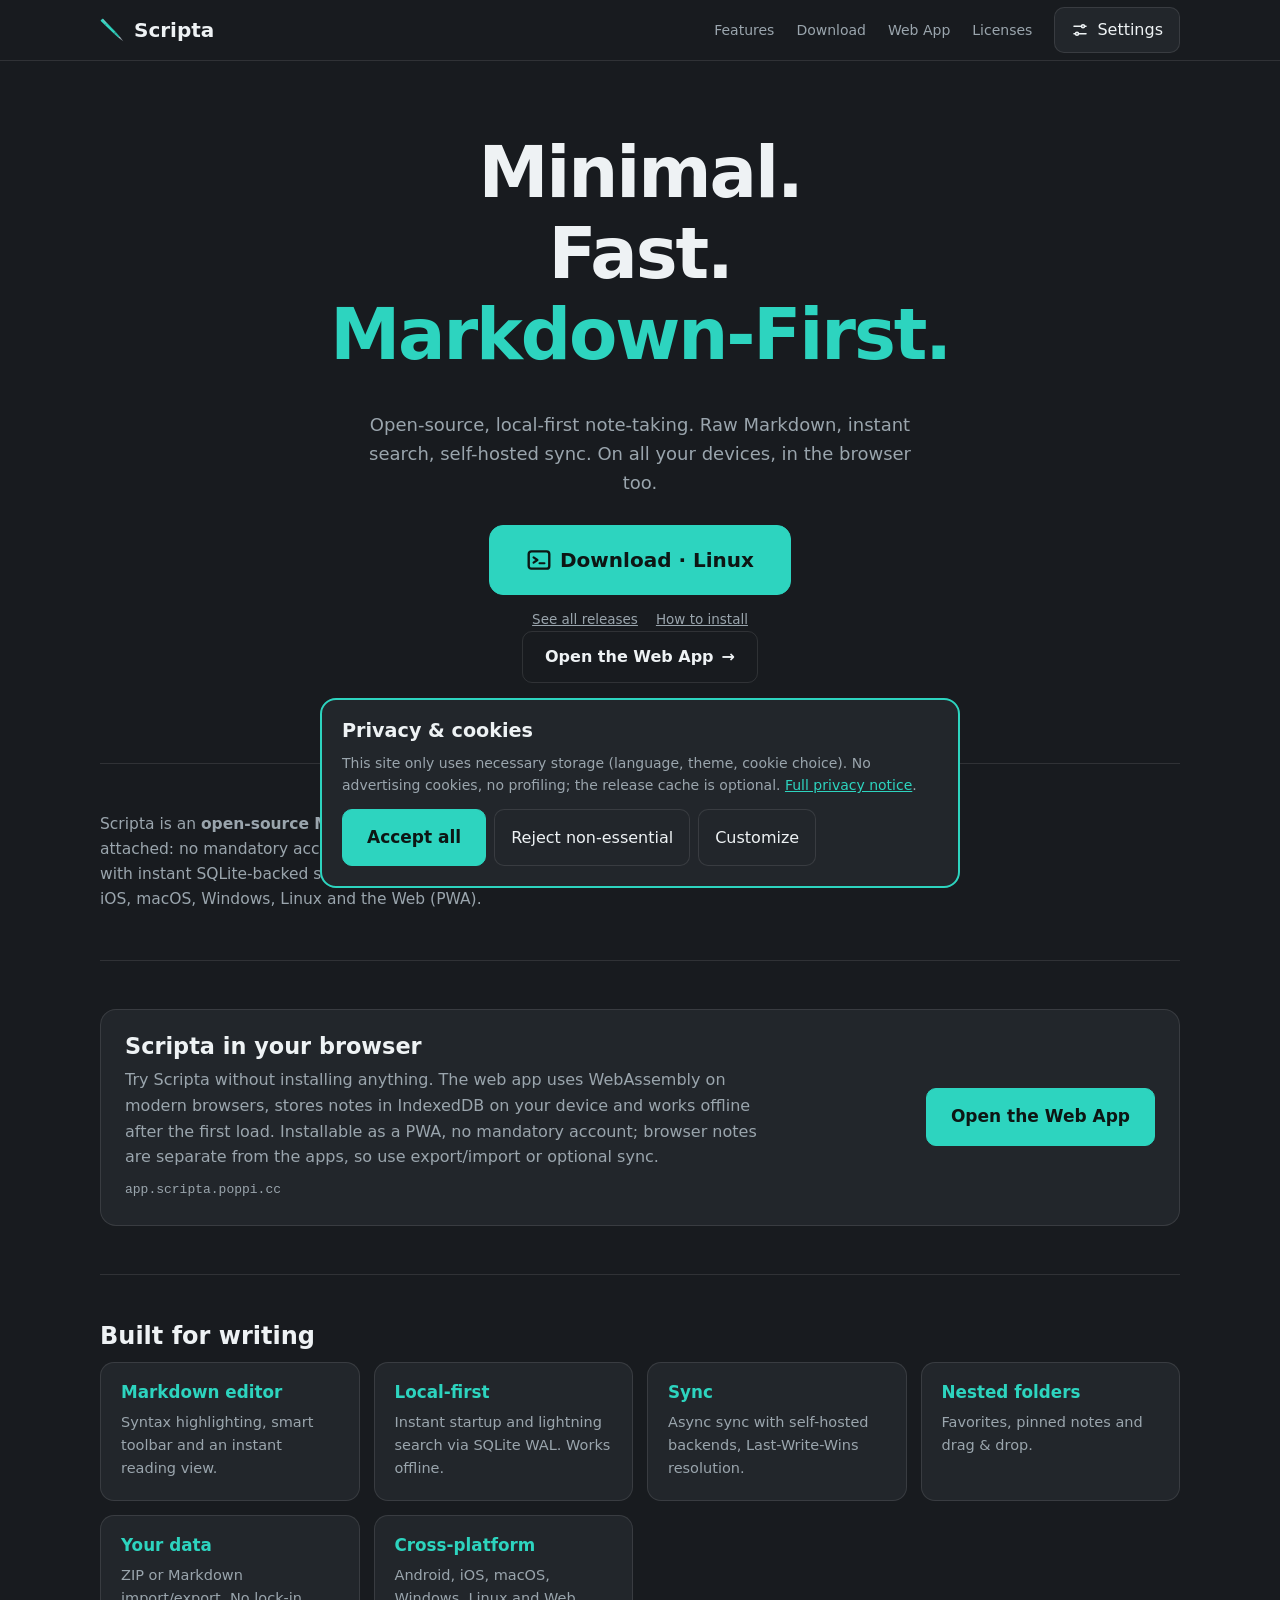
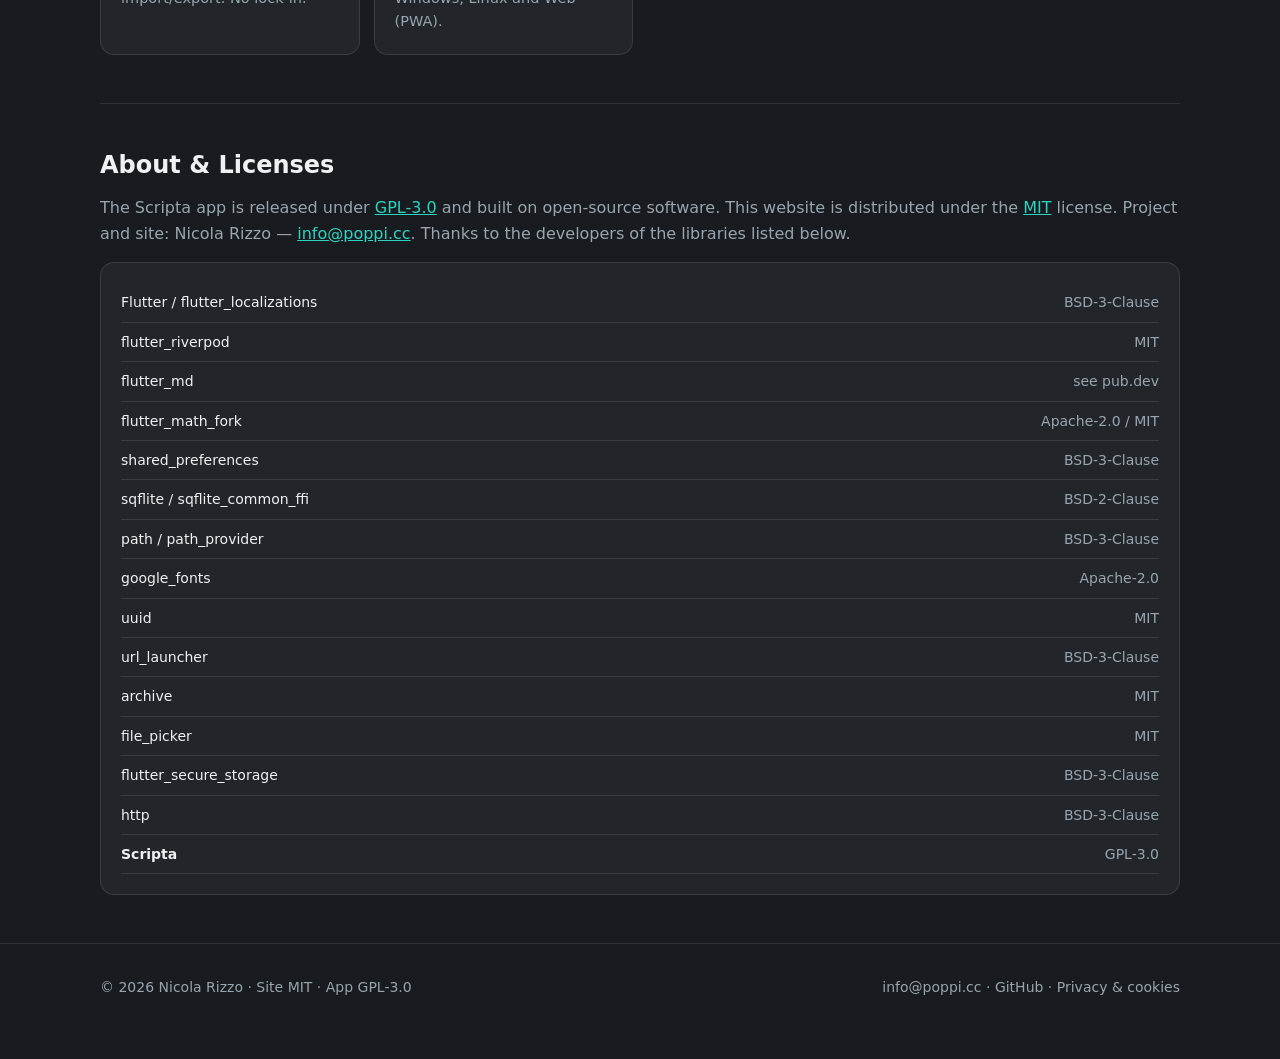
==== commit 43c795a3: "feat: add mobile menu and system preferences" ====
--- a/index.html
+++ b/index.html
@@ -17,13 +17,26 @@
 <meta name="theme-color" content="#181b1f">
 <meta name="robots" content="index, follow">
 <link rel="stylesheet" href="/style.css">
+<script>try{var t=localStorage.getItem('sc_theme');if(t==='system')t=matchMedia('(prefers-color-scheme: dark)').matches?'dark':'light';if(t)document.documentElement.dataset.theme=t}catch(e){}</script>
 <script>
 (function(){
   try {
     var stored = localStorage.getItem('sc_lang');
-    // Redirect only if the visitor explicitly chose a language before.
-    // No navigator.language redirect: Googlebot (en-US) would be sent to /en/.
-    if (stored && ['en','fr'].indexOf(stored)>-1) location.replace('/' + stored + '/' + location.hash);
+    if (!stored) { localStorage.setItem('sc_lang', 'system'); stored = 'system'; }
+    function sys(){
+      var list = navigator.languages && navigator.languages.length ? navigator.languages : [navigator.language || 'it'];
+      for (var i = 0; i < list.length; i++) {
+        var c = String(list[i]).toLowerCase();
+        if (c.indexOf('it') === 0) return 'it';
+        if (c.indexOf('en') === 0) return 'en';
+        if (c.indexOf('fr') === 0) return 'fr';
+      }
+      return 'it';
+    }
+    // Explicit choice wins. First visit and "system" follow the browser language;
+    // Italian stays the fallback and x-default for unsupported languages.
+    var target = (stored === 'en' || stored === 'fr') ? stored : stored === 'it' ? 'it' : sys();
+    location.replace('/' + target + '/' + location.hash);
   } catch(e) {}
 })();
 </script>
@@ -32,8 +45,11 @@
 <a class="skip" href="#main">Vai al contenuto</a>
 <header><div class="w nav">
 <a class="logo" href="/it/" aria-label="Scripta — home"><svg class="lg" viewBox="90 90 310 310" aria-hidden="true"><g transform="rotate(-45 256 256)"> <path d="M 242,50 L 270,50 C 274,50 277,53 277,57 L 275,130 L 237,130 L 235,57 C 235,53 238,50 242,50 Z" fill="var(--ac)" /> <path d="M 266,60 L 270,60 C 271,60 272,61 272,62 L 270,180 C 270,183 267,185 264,185 C 262,185 261,183 261,180 L 265,62 C 265,61 265.5,60 266,60 Z" fill="#a9b6c4" /> <path d="M 237,130 L 275,130 L 272,290 L 240,290 Z" fill="var(--ac)" /> <rect x="239" y="290" width="34" height="4" fill="#a9b6c4" /> <path d="M 240,294 L 272,294 L 267,370 L 245,370 Z" fill="var(--ac)" opacity="0.9" /> <line x1="243" y1="315" x2="269" y2="315" stroke="#121517" stroke-width="1.5" opacity="0.3" /> <line x1="244" y1="330" x2="268" y2="330" stroke="#121517" stroke-width="1.5" opacity="0.3" /> <line x1="244.5" y1="345" x2="267.5" y2="345" stroke="#121517" stroke-width="1.5" opacity="0.3" /> <path d="M 245,370 L 267,370 L 263,395 L 249,395 Z" fill="#a9b6c4" /> <path d="M 249,395 L 263,395 L 256,442 Z" fill="#a9b6c4" /> <path d="M 249,395 L 256,395 L 256,442 Z" fill="#ffffff" opacity="0.4" /> <circle cx="256" cy="410" r="2.5" fill="#16191d" /> <line x1="256" y1="412.5" x2="256" y2="442" stroke="#16191d" stroke-width="1.5" stroke-linecap="round" /> <circle cx="256" cy="442" r="1.5" fill="#ffffff" /> <path d="M 241,55 L 243,130 L 244,290 L 247,370" fill="none" stroke="#ffffff" stroke-width="1.8" stroke-linecap="round" opacity="0.35" /> <path d="M 271,55 L 269,130 L 268,290 L 265,370" fill="none" stroke="#000000" stroke-width="2.2" stroke-linecap="round" opacity="0.4" /> </g></svg>Scripta</a>
+<button class="menuBtn" id="menuBtn" aria-label="Apri il menu" aria-expanded="false" aria-controls="navMenu"><svg viewBox="0 0 24 24" width="22" height="22" fill="none" stroke="currentColor" stroke-width="2.2" stroke-linecap="round" aria-hidden="true"><path class="l1" d="M4 7h16"/><path class="l2" d="M4 12h16"/><path class="l3" d="M4 17h16"/></svg><span>Menu</span></button>
+<div class="nav-menu" id="navMenu">
 <nav><a href="#features">Funzioni</a><a href="/it/releases/">Download</a><a href="https://app.scripta.poppi.cc/" rel="noopener">Web App</a><a href="#about">Licenze</a></nav>
-<button id="setBtn" aria-label="Impostazioni">⚙ <span>Impostazioni</span></button>
+<button id="setBtn" aria-label="Impostazioni"><svg class="setIco" viewBox="0 0 24 24" width="18" height="18" fill="none" stroke="currentColor" stroke-width="2" stroke-linecap="round" aria-hidden="true"><path d="M4 7h10M18 7h2M4 17h2M10 17h10"/><circle cx="16" cy="7" r="2"/><circle cx="8" cy="17" r="2"/></svg> <span>Impostazioni</span></button>
+</div>
 </div></header>
 <main class="w" id="main">
 <div class="hero">
@@ -63,8 +79,8 @@
 <footer><div class="w footer-links"><span>© 2026 Nicola Rizzo · <a href="/LICENSE">Sito MIT</a> · <a href="https://github.com/rizzonicola/Scripta/blob/main/LICENSE" rel="noopener">App GPL-3.0</a></span><span><a href="mailto:info@poppi.cc">info@poppi.cc</a> · <a href="https://github.com/rizzonicola/Scripta" rel="noopener">GitHub</a> · <a href="/it/privacy/">Privacy & cookie</a></span></div></footer>
 <dialog id="guide"><button class="x" aria-label="Close" onclick="this.closest('dialog').close()"><svg viewBox="0 0 24 24" width="18" height="18" fill="none" stroke="currentColor" stroke-width="2.4" stroke-linecap="round"><path d="M5 5l14 14M19 5L5 19"/></svg></button><div id="gBody"></div></dialog>
 <dialog id="set"><button class="x" aria-label="Close" onclick="this.closest('dialog').close()"><svg viewBox="0 0 24 24" width="18" height="18" fill="none" stroke="currentColor" stroke-width="2.4" stroke-linecap="round"><path d="M5 5l14 14M19 5L5 19"/></svg></button><h2>Impostazioni</h2>
-<p><span>Lingua</span><span class="seg" id="langSeg" role="group" data-page="home"><button data-v="it" aria-pressed="true">Italiano</button><button data-v="en">English</button><button data-v="fr">Français</button></span></p>
-<p><span>Tema</span><span class="seg" id="themeSeg" role="group"><button data-v="dark">Scuro</button><button data-v="light">Chiaro</button><button data-v="contrast">Alto contrasto</button></span></p>
+<p><span>Lingua</span><span class="seg" id="langSeg" role="group" data-page="home"><button data-v="system">Sistema</button><button data-v="it" aria-pressed="true">Italiano</button><button data-v="en">English</button><button data-v="fr">Français</button></span></p>
+<p><span>Tema</span><span class="seg" id="themeSeg" role="group"><button data-v="system">Sistema</button><button data-v="dark">Scuro</button><button data-v="light">Chiaro</button><button data-v="contrast">Alto contrasto</button></span></p>
 <p><span>Privacy e cookie</span></p>
 <label class="o sw"><input type="checkbox" id="optSw" role="switch"><span>Facoltativo: memorizza in cache le release per 1 ora (meno richieste al sito)</span></label>
 <p><a href="/it/privacy/">Leggi l'informativa completa</a></p></dialog>
@@ -77,5 +93,6 @@
 <div class="b"><button class="pri" id="acc">Accetta tutti</button><button id="rej">Rifiuta non essenziali</button><button id="cus">Personalizza</button></div>
 </div>
 <script src="/script.js" defer></script>
+<script src="/menu.js" defer></script>
 </body>
 </html>
--- a/style.css
+++ b/style.css
@@ -8,12 +8,17 @@
 body{margin:0;background:var(--bg);color:var(--tx);font:16px/1.6 system-ui,-apple-system,"Segoe UI",Roboto,sans-serif}
 a{color:var(--ac)}h1,h2,h3{line-height:1.15;margin:0 0 .5em}h1{font-size:2rem}h2{font-size:1.5rem}h3{font-size:1.15rem}
 .w{max-width:1040px;margin:0 auto;padding:0 20px}
-header{position:sticky;top:0;z-index:5;background:var(--bg);border-bottom:1px solid var(--line)}
+header{position:sticky;top:0;z-index:5;background:var(--bg);border-bottom:1px solid var(--line);padding-top:env(safe-area-inset-top)}
 .nav{display:flex;align-items:center;gap:12px;height:60px}
 .logo{font-weight:800;font-size:20px;display:flex;gap:10px;align-items:center;margin-right:auto;text-decoration:none;color:var(--tx)}
 .logo .lg{width:24px;height:24px;flex:none}.logo i{width:26px;height:26px;border-radius:7px;background:var(--ac);display:inline-block}
 nav{display:flex;align-items:center;gap:2px;flex-wrap:wrap;justify-content:center}
 nav a{color:var(--mu);text-decoration:none;padding:8px 10px;border-radius:8px;font-size:14px;white-space:nowrap;display:inline-flex;align-items:center;min-height:44px}
+.nav-menu{display:flex;align-items:center;gap:12px}.menuBtn{display:none}
+.menuBtn svg path{transform-box:view-box;transform-origin:12px 12px;transition:transform .18s cubic-bezier(.23,1,.32,1),opacity .12s ease}
+.menuBtn[aria-expanded=true] .l1{transform:rotate(45deg) translateY(5px)}
+.menuBtn[aria-expanded=true] .l2{opacity:0}
+.menuBtn[aria-expanded=true] .l3{transform:rotate(-45deg) translateY(-5px)}
 button,.btn{font:inherit;cursor:pointer;border:1px solid var(--line);background:var(--card);color:var(--tx);border-radius:10px;padding:9px 16px;text-decoration:none;display:inline-flex;gap:8px;align-items:center;min-height:44px}
 button:focus-visible,a:focus-visible,select:focus-visible,input:focus-visible,summary:focus-visible{outline:3px solid var(--ac);outline-offset:2px}summary{cursor:pointer}
 .pri{background:var(--ac);color:var(--on);border-color:var(--ac);font-weight:700;padding:14px 24px;font-size:17px}
@@ -60,10 +65,10 @@
 .legal{max-width:820px;padding-top:32px;padding-bottom:48px}.legal h2{font-size:1.35rem;margin-top:32px}.legal h3{font-size:1.05rem;margin-top:24px}.legal p,.legal li{color:var(--mu)}.legal ul{padding-left:20px}.legal li{margin:6px 0}
 .legal table{width:100%;border-collapse:collapse;margin:16px 0;font-size:14px}.legal th,.legal td{text-align:left;padding:10px 12px;border-bottom:1px solid var(--line);vertical-align:top}.legal th{color:var(--tx);font-weight:700}.legal td{color:var(--mu)}
 .table-wrap{overflow-x:auto}.contact-line{margin:16px 0 0;color:var(--mu)}.contact-line a{color:var(--ac)}
-@media(hover:hover){nav a:hover{color:var(--tx);background:var(--card)}.web:hover{background:var(--card);border-color:var(--ac)}}
-@media(max-width:700px){html{scroll-padding-top:110px}.nav{flex-wrap:wrap;height:auto;min-height:60px;padding:8px 0;gap:8px 12px}nav{order:3;flex-basis:100%;justify-content:center;gap:2px;padding-bottom:2px}#setBtn span{display:none}.web-band{flex-direction:column;align-items:flex-start}.web-band .btn{width:100%;justify-content:center}}
+@media(hover:hover){nav a:hover{color:var(--tx);background:var(--card)}.nav-menu nav a:hover{background:var(--card2)}.web:hover{background:var(--card);border-color:var(--ac)}}
+@media(max-width:700px){html{scroll-padding-top:76px}.nav{height:64px;flex-wrap:nowrap;gap:8px;padding:0}.menuBtn{display:inline-flex;padding:0 14px;font-weight:600}.nav-menu{position:absolute;top:100%;left:0;right:0;display:flex;flex-direction:column;align-items:stretch;gap:0;background:var(--card);border-bottom:1px solid var(--line);box-shadow:0 18px 32px -12px rgba(0,0,0,.5);padding:8px 16px 12px;opacity:0;visibility:hidden;transform:translateY(-6px);pointer-events:none;transition:opacity .16s cubic-bezier(.23,1,.32,1),transform .16s cubic-bezier(.23,1,.32,1),visibility 0s .16s}.nav-menu.open{opacity:1;visibility:visible;transform:none;pointer-events:auto;transition:opacity .16s cubic-bezier(.23,1,.32,1),transform .16s cubic-bezier(.23,1,.32,1)}.nav-menu nav{display:flex;flex-direction:column;align-items:stretch;gap:0;padding:0}.nav-menu nav a{min-height:48px;padding:11px 12px;font-size:16px;border-radius:10px;justify-content:flex-start}.nav-menu #setBtn{width:100%;justify-content:flex-start;min-height:48px;margin-top:6px;padding:14px 12px 11px;border:0;border-top:1px solid var(--line);border-radius:0;background:transparent;color:var(--mu);font-size:16px}.web-band{flex-direction:column;align-items:flex-start}.web-band .btn{width:100%;justify-content:center}}
 @media(max-width:900px){.w{padding:0 16px}.hero{padding:56px 0 32px}}
 @media(max-width:640px){.hero{padding-top:36px}.cta .pri{width:100%;min-width:0}.web-cta .web{width:100%;justify-content:center}.row{flex-direction:column;align-items:flex-start}dialog{padding:18px}#ck{padding:16px}#ck .b button{flex:1 1 auto}.footer-links{flex-direction:column;align-items:flex-start}.legal .table-wrap{overflow:visible}.legal table,.legal thead,.legal tbody,.legal tr,.legal th,.legal td{display:block}.legal thead{position:absolute;width:1px;height:1px;overflow:hidden;clip:rect(0 0 0 0);white-space:nowrap}.legal table{margin:8px 0 0}.legal tr{padding:12px 0;border-bottom:1px solid var(--line)}.legal tr:last-child{border-bottom:0}.legal td{display:grid;grid-template-columns:minmax(76px,30%) 1fr;gap:10px;padding:5px 0;border:0}.legal td::before{content:attr(data-label);color:var(--tx);font-weight:700}.legal td code{white-space:nowrap;word-break:normal}}
-@media(max-width:360px){html{scroll-padding-top:155px}.hero h1{font-size:clamp(1.9rem,9vw,2.1rem)}}
+@media(max-width:360px){html{scroll-padding-top:76px}.hero h1{font-size:clamp(1.9rem,9vw,2.1rem)}}
 @media(min-width:1200px){.w{max-width:1120px}}
 @media(prefers-reduced-motion:reduce){html{scroll-behavior:auto}*,*::before,*::after{transition-duration:.01ms!important;animation-duration:.01ms!important;animation-iteration-count:1!important}}
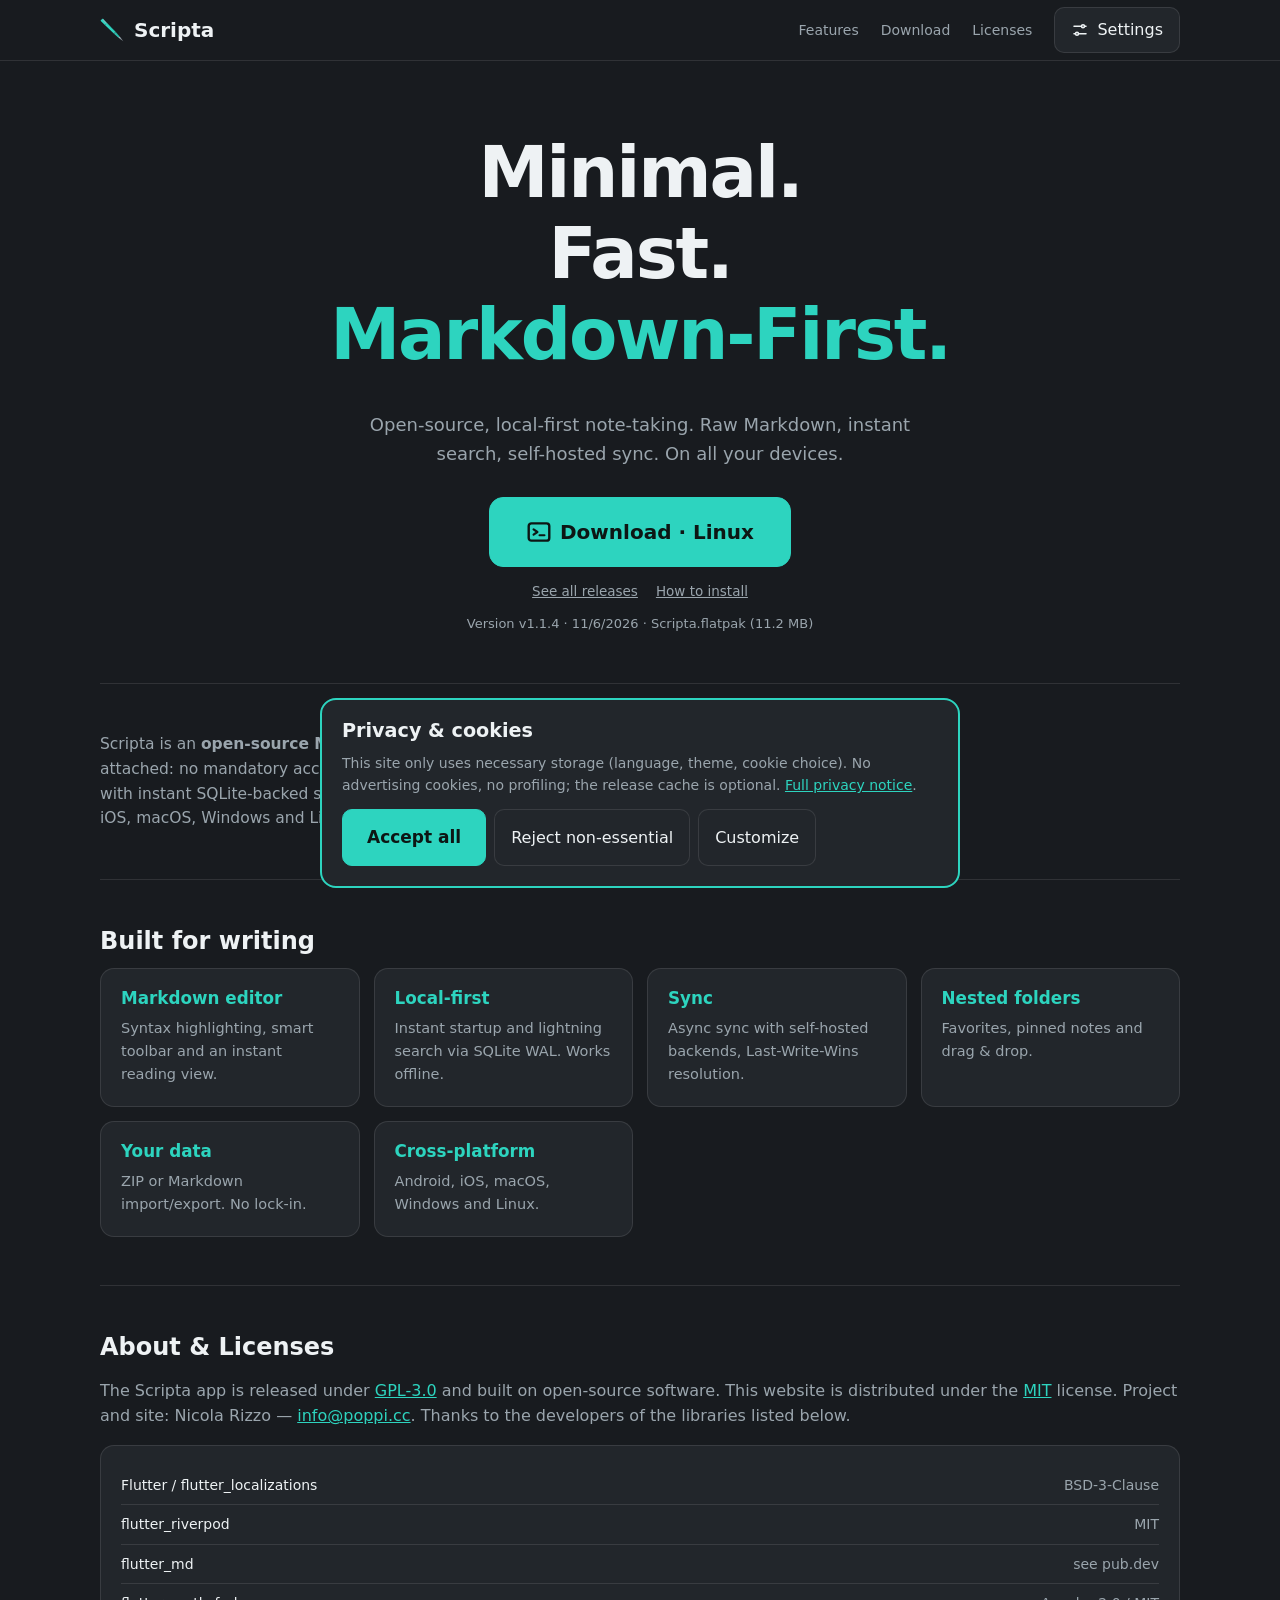
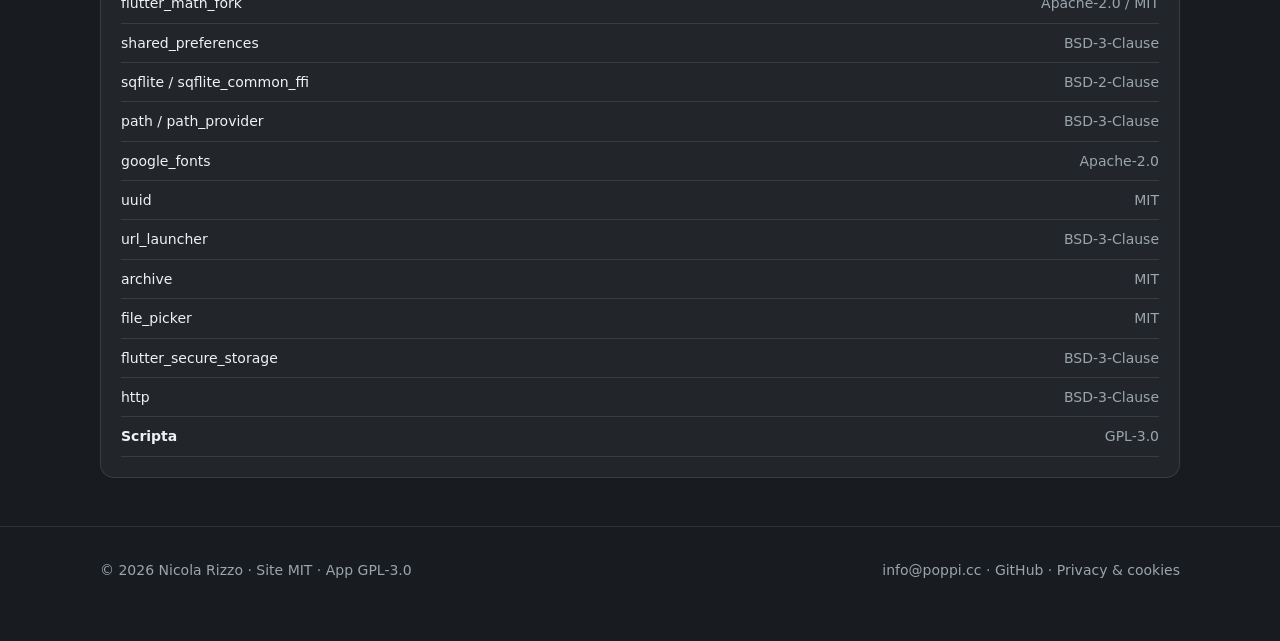
==== commit d0856de7: "chore: remove references to the retired web app" ====
--- a/index.html
+++ b/index.html
@@ -4,7 +4,7 @@
 <meta charset="utf-8">
 <meta name="viewport" content="width=device-width,initial-scale=1">
 <title>Scripta — App Note Markdown Open Source e Local-First</title>
-<meta name="description" content="Scripta è un'app gratuita e open source per note in Markdown: locale, veloce, senza cloud obbligato. Per Android, iOS, macOS, Windows, Linux e Web (PWA).">
+<meta name="description" content="Scripta è un'app gratuita e open source per note in Markdown: locale, veloce, senza cloud obbligato. Per Android, iOS, macOS, Windows e Linux.">
 <link rel="canonical" href="https://scripta.poppi.cc/it/">
 <link rel="alternate" hreflang="it" href="https://scripta.poppi.cc/it/">
 <link rel="alternate" hreflang="en" href="https://scripta.poppi.cc/en/">
@@ -47,30 +47,21 @@
 <a class="logo" href="/it/" aria-label="Scripta — home"><svg class="lg" viewBox="90 90 310 310" aria-hidden="true"><g transform="rotate(-45 256 256)"> <path d="M 242,50 L 270,50 C 274,50 277,53 277,57 L 275,130 L 237,130 L 235,57 C 235,53 238,50 242,50 Z" fill="var(--ac)" /> <path d="M 266,60 L 270,60 C 271,60 272,61 272,62 L 270,180 C 270,183 267,185 264,185 C 262,185 261,183 261,180 L 265,62 C 265,61 265.5,60 266,60 Z" fill="#a9b6c4" /> <path d="M 237,130 L 275,130 L 272,290 L 240,290 Z" fill="var(--ac)" /> <rect x="239" y="290" width="34" height="4" fill="#a9b6c4" /> <path d="M 240,294 L 272,294 L 267,370 L 245,370 Z" fill="var(--ac)" opacity="0.9" /> <line x1="243" y1="315" x2="269" y2="315" stroke="#121517" stroke-width="1.5" opacity="0.3" /> <line x1="244" y1="330" x2="268" y2="330" stroke="#121517" stroke-width="1.5" opacity="0.3" /> <line x1="244.5" y1="345" x2="267.5" y2="345" stroke="#121517" stroke-width="1.5" opacity="0.3" /> <path d="M 245,370 L 267,370 L 263,395 L 249,395 Z" fill="#a9b6c4" /> <path d="M 249,395 L 263,395 L 256,442 Z" fill="#a9b6c4" /> <path d="M 249,395 L 256,395 L 256,442 Z" fill="#ffffff" opacity="0.4" /> <circle cx="256" cy="410" r="2.5" fill="#16191d" /> <line x1="256" y1="412.5" x2="256" y2="442" stroke="#16191d" stroke-width="1.5" stroke-linecap="round" /> <circle cx="256" cy="442" r="1.5" fill="#ffffff" /> <path d="M 241,55 L 243,130 L 244,290 L 247,370" fill="none" stroke="#ffffff" stroke-width="1.8" stroke-linecap="round" opacity="0.35" /> <path d="M 271,55 L 269,130 L 268,290 L 265,370" fill="none" stroke="#000000" stroke-width="2.2" stroke-linecap="round" opacity="0.4" /> </g></svg>Scripta</a>
 <button class="menuBtn" id="menuBtn" aria-label="Apri il menu" aria-expanded="false" aria-controls="navMenu"><svg viewBox="0 0 24 24" width="22" height="22" fill="none" stroke="currentColor" stroke-width="2.2" stroke-linecap="round" aria-hidden="true"><path class="l1" d="M4 7h16"/><path class="l2" d="M4 12h16"/><path class="l3" d="M4 17h16"/></svg><span>Menu</span></button>
 <div class="nav-menu" id="navMenu">
-<nav><a href="#features">Funzioni</a><a href="/it/releases/">Download</a><a href="https://app.scripta.poppi.cc/" rel="noopener">Web App</a><a href="#about">Licenze</a></nav>
+<nav><a href="#features">Funzioni</a><a href="/it/releases/">Download</a><a href="#about">Licenze</a></nav>
 <button id="setBtn" aria-label="Impostazioni"><svg class="setIco" viewBox="0 0 24 24" width="18" height="18" fill="none" stroke="currentColor" stroke-width="2" stroke-linecap="round" aria-hidden="true"><path d="M4 7h10M18 7h2M4 17h2M10 17h10"/><circle cx="16" cy="7" r="2"/><circle cx="8" cy="17" r="2"/></svg> <span>Impostazioni</span></button>
 </div>
 </div></header>
 <main class="w" id="main">
 <div class="hero">
 <h1>Minimal.<br>Fast.<br><em>Markdown-First.</em></h1>
-<p>Editor di note open source e local-first. Markdown puro, ricerca istantanea, sincronizzazione self-hosted. Per tutti i tuoi dispositivi, anche nel browser.</p>
+<p>Editor di note open source e local-first. Markdown puro, ricerca istantanea, sincronizzazione self-hosted. Per tutti i tuoi dispositivi.</p>
 <div class="cta" id="cta"><button class="pri" disabled>Caricamento…</button></div>
-<p class="web-cta"><a class="btn web" href="https://app.scripta.poppi.cc/" rel="noopener">Apri la Web App <span aria-hidden="true">→</span></a></p>
 <div class="meta" id="meta"></div>
 <noscript><p><a class="btn pri" href="https://github.com/rizzonicola/Scripta/releases/latest">Scarica direttamente dalla pagina delle release su GitHub</a></p></noscript>
 </div>
-<section id="intro"><p class="lead">Scripta è un'<strong>app di note Markdown open source</strong>, pensata per chi vuole scrivere senza vincoli: nessun account obbligatorio, nessun cloud imposto. È <strong>local-first</strong>: le note vivono sul tuo dispositivo, con ricerca istantanea via SQLite e sincronizzazione opzionale verso un server che scegli tu. Disponibile gratuitamente per Android, iOS, macOS, Windows, Linux e Web (PWA).</p></section>
+<section id="intro"><p class="lead">Scripta è un'<strong>app di note Markdown open source</strong>, pensata per chi vuole scrivere senza vincoli: nessun account obbligatorio, nessun cloud imposto. È <strong>local-first</strong>: le note vivono sul tuo dispositivo, con ricerca istantanea via SQLite e sincronizzazione opzionale verso un server che scegli tu. Disponibile gratuitamente per Android, iOS, macOS, Windows e Linux.</p></section>
 
-<section id="web"><div class="web-band">
-<div>
-<h2>Scripta nel browser</h2>
-<p>Prova Scripta senza installare nulla. La web app usa WebAssembly sui browser moderni, salva le note in IndexedDB sul tuo dispositivo e funziona offline dopo il primo caricamento. Installabile come PWA, senza account obbligatorio; le note nel browser sono separate da quelle delle app, quindi usa export/import o la sincronizzazione opzionale.</p>
-<p class="web-url">app.scripta.poppi.cc</p>
-</div>
-<a class="btn pri" href="https://app.scripta.poppi.cc/" rel="noopener">Apri la Web App</a>
-</div></section>
-<section id="features"><h2>Pensata per scrivere</h2><div class="grid"><div class="card"><h3>Editor Markdown</h3><p>Sintassi evidenziata, toolbar intelligente e vista di lettura istantanea.</p></div><div class="card"><h3>Local-first</h3><p>Avvio immediato e ricerca rapidissima con SQLite WAL. Funziona offline.</p></div><div class="card"><h3>Sincronizzazione</h3><p>Sync asincrona con backend self-hosted, risoluzione Last-Write-Wins.</p></div><div class="card"><h3>Cartelle annidate</h3><p>Preferiti, note fissate e drag & drop.</p></div><div class="card"><h3>Tuoi dati</h3><p>Import/export ZIP o file Markdown. Nessun lock-in.</p></div><div class="card"><h3>Multipiattaforma</h3><p>Android, iOS, macOS, Windows, Linux e Web (PWA).</p></div></div></section>
+<section id="features"><h2>Pensata per scrivere</h2><div class="grid"><div class="card"><h3>Editor Markdown</h3><p>Sintassi evidenziata, toolbar intelligente e vista di lettura istantanea.</p></div><div class="card"><h3>Local-first</h3><p>Avvio immediato e ricerca rapidissima con SQLite WAL. Funziona offline.</p></div><div class="card"><h3>Sincronizzazione</h3><p>Sync asincrona con backend self-hosted, risoluzione Last-Write-Wins.</p></div><div class="card"><h3>Cartelle annidate</h3><p>Preferiti, note fissate e drag & drop.</p></div><div class="card"><h3>Tuoi dati</h3><p>Import/export ZIP o file Markdown. Nessun lock-in.</p></div><div class="card"><h3>Multipiattaforma</h3><p>Android, iOS, macOS, Windows e Linux.</p></div></div></section>
 <section id="about"><h2>Informazioni & Licenze</h2><p style="color:var(--mu)">L'app Scripta è rilasciata con licenza <a href="https://github.com/rizzonicola/Scripta/blob/main/LICENSE" rel="noopener">GPL-3.0</a> ed è costruita su software open source. Questo sito è distribuito con licenza <a href="/LICENSE">MIT</a>. Progetto e sito: Nicola Rizzo — <a href="mailto:info@poppi.cc">info@poppi.cc</a>.</p></section>
 <p class="w" style="color:var(--mu);font-size:13px">
 <a href="/it/">Italiano</a> · <a href="/en/">English</a> · <a href="/fr/">Français</a>
--- a/style.css
+++ b/style.css
@@ -26,9 +26,7 @@
 .hero h1{font-size:clamp(2.1rem,7vw,4.4rem);letter-spacing:-.03em;text-wrap:balance}
 .hero h1 em{font-style:normal;color:var(--ac)}
 .hero p{color:var(--mu);max-width:560px;font-size:18px;margin:0 auto}
-.cta{display:flex;flex-direction:column;gap:14px;align-items:center;margin-top:28px}.cta .pri{font-size:20px;padding:18px 36px;border-radius:14px;min-width:280px;justify-content:center}.cta .pri b{font-size:24px}.web{background:transparent;color:var(--tx);border-color:var(--line);padding:12px 22px;font-size:16px;font-weight:600}.web-cta{display:flex;justify-content:center;margin:14px 0 0}.sm{display:flex;gap:18px;flex-wrap:wrap;justify-content:center;font-size:13.5px}.sm a{color:var(--mu)}.x{float:right;width:38px;height:38px;padding:0;border-radius:50%;justify-content:center}
-.web-band{display:flex;align-items:center;justify-content:space-between;gap:24px;background:var(--card);border:1px solid var(--line);border-radius:16px;padding:24px}
-.web-band h2{font-size:1.4rem;margin-bottom:8px}.web-band p{margin:0;color:var(--mu);max-width:640px}.web-url{font-family:ui-monospace,monospace;font-size:13px;color:var(--ac);margin-top:10px!important}.web-band .btn{flex:none}
+.cta{display:flex;flex-direction:column;gap:14px;align-items:center;margin-top:28px}.cta .pri{font-size:20px;padding:18px 36px;border-radius:14px;min-width:280px;justify-content:center}.cta .pri b{font-size:24px}.sm{display:flex;gap:18px;flex-wrap:wrap;justify-content:center;font-size:13.5px}.sm a{color:var(--mu)}.x{float:right;width:38px;height:38px;padding:0;border-radius:50%;justify-content:center}
 .pri svg{width:26px;height:26px}
 input[role=switch]{appearance:none;flex:none;width:44px;height:26px;border-radius:13px;background:var(--card2);border:1px solid var(--line);position:relative;cursor:pointer;margin:0}
 input[role=switch]::after{content:"";position:absolute;top:3px;left:3px;width:18px;height:18px;border-radius:50%;background:var(--mu);transition:transform .15s}
@@ -65,10 +63,10 @@
 .legal{max-width:820px;padding-top:32px;padding-bottom:48px}.legal h2{font-size:1.35rem;margin-top:32px}.legal h3{font-size:1.05rem;margin-top:24px}.legal p,.legal li{color:var(--mu)}.legal ul{padding-left:20px}.legal li{margin:6px 0}
 .legal table{width:100%;border-collapse:collapse;margin:16px 0;font-size:14px}.legal th,.legal td{text-align:left;padding:10px 12px;border-bottom:1px solid var(--line);vertical-align:top}.legal th{color:var(--tx);font-weight:700}.legal td{color:var(--mu)}
 .table-wrap{overflow-x:auto}.contact-line{margin:16px 0 0;color:var(--mu)}.contact-line a{color:var(--ac)}
-@media(hover:hover){nav a:hover{color:var(--tx);background:var(--card)}.nav-menu nav a:hover{background:var(--card2)}.web:hover{background:var(--card);border-color:var(--ac)}}
-@media(max-width:700px){html{scroll-padding-top:76px}.nav{height:64px;flex-wrap:nowrap;gap:8px;padding:0}.menuBtn{display:inline-flex;padding:0 14px;font-weight:600}.nav-menu{position:absolute;top:100%;left:0;right:0;display:flex;flex-direction:column;align-items:stretch;gap:0;background:var(--card);border-bottom:1px solid var(--line);box-shadow:0 18px 32px -12px rgba(0,0,0,.5);padding:8px 16px 12px;opacity:0;visibility:hidden;transform:translateY(-6px);pointer-events:none;transition:opacity .16s cubic-bezier(.23,1,.32,1),transform .16s cubic-bezier(.23,1,.32,1),visibility 0s .16s}.nav-menu.open{opacity:1;visibility:visible;transform:none;pointer-events:auto;transition:opacity .16s cubic-bezier(.23,1,.32,1),transform .16s cubic-bezier(.23,1,.32,1)}.nav-menu nav{display:flex;flex-direction:column;align-items:stretch;gap:0;padding:0}.nav-menu nav a{min-height:48px;padding:11px 12px;font-size:16px;border-radius:10px;justify-content:flex-start}.nav-menu #setBtn{width:100%;justify-content:flex-start;min-height:48px;margin-top:6px;padding:14px 12px 11px;border:0;border-top:1px solid var(--line);border-radius:0;background:transparent;color:var(--mu);font-size:16px}.web-band{flex-direction:column;align-items:flex-start}.web-band .btn{width:100%;justify-content:center}}
+@media(hover:hover){nav a:hover{color:var(--tx);background:var(--card)}.nav-menu nav a:hover{background:var(--card2)}}
+@media(max-width:700px){html{scroll-padding-top:76px}.nav{height:64px;flex-wrap:nowrap;gap:8px;padding:0}.menuBtn{display:inline-flex;padding:0 14px;font-weight:600}.nav-menu{position:absolute;top:100%;left:0;right:0;display:flex;flex-direction:column;align-items:stretch;gap:0;background:var(--card);border-bottom:1px solid var(--line);box-shadow:0 18px 32px -12px rgba(0,0,0,.5);padding:8px 16px 12px;opacity:0;visibility:hidden;transform:translateY(-6px);pointer-events:none;transition:opacity .16s cubic-bezier(.23,1,.32,1),transform .16s cubic-bezier(.23,1,.32,1),visibility 0s .16s}.nav-menu.open{opacity:1;visibility:visible;transform:none;pointer-events:auto;transition:opacity .16s cubic-bezier(.23,1,.32,1),transform .16s cubic-bezier(.23,1,.32,1)}.nav-menu nav{display:flex;flex-direction:column;align-items:stretch;gap:0;padding:0}.nav-menu nav a{min-height:48px;padding:11px 12px;font-size:16px;border-radius:10px;justify-content:flex-start}.nav-menu #setBtn{width:100%;justify-content:flex-start;min-height:48px;margin-top:6px;padding:14px 12px 11px;border:0;border-top:1px solid var(--line);border-radius:0;background:transparent;color:var(--mu);font-size:16px}}
 @media(max-width:900px){.w{padding:0 16px}.hero{padding:56px 0 32px}}
-@media(max-width:640px){.hero{padding-top:36px}.cta .pri{width:100%;min-width:0}.web-cta .web{width:100%;justify-content:center}.row{flex-direction:column;align-items:flex-start}dialog{padding:18px}#ck{padding:16px}#ck .b button{flex:1 1 auto}.footer-links{flex-direction:column;align-items:flex-start}.legal .table-wrap{overflow:visible}.legal table,.legal thead,.legal tbody,.legal tr,.legal th,.legal td{display:block}.legal thead{position:absolute;width:1px;height:1px;overflow:hidden;clip:rect(0 0 0 0);white-space:nowrap}.legal table{margin:8px 0 0}.legal tr{padding:12px 0;border-bottom:1px solid var(--line)}.legal tr:last-child{border-bottom:0}.legal td{display:grid;grid-template-columns:minmax(76px,30%) 1fr;gap:10px;padding:5px 0;border:0}.legal td::before{content:attr(data-label);color:var(--tx);font-weight:700}.legal td code{white-space:nowrap;word-break:normal}}
+@media(max-width:640px){.hero{padding-top:36px}.cta .pri{width:100%;min-width:0}.row{flex-direction:column;align-items:flex-start}dialog{padding:18px}#ck{padding:16px}#ck .b button{flex:1 1 auto}.footer-links{flex-direction:column;align-items:flex-start}.legal .table-wrap{overflow:visible}.legal table,.legal thead,.legal tbody,.legal tr,.legal th,.legal td{display:block}.legal thead{position:absolute;width:1px;height:1px;overflow:hidden;clip:rect(0 0 0 0);white-space:nowrap}.legal table{margin:8px 0 0}.legal tr{padding:12px 0;border-bottom:1px solid var(--line)}.legal tr:last-child{border-bottom:0}.legal td{display:grid;grid-template-columns:minmax(76px,30%) 1fr;gap:10px;padding:5px 0;border:0}.legal td::before{content:attr(data-label);color:var(--tx);font-weight:700}.legal td code{white-space:nowrap;word-break:normal}}
 @media(max-width:360px){html{scroll-padding-top:76px}.hero h1{font-size:clamp(1.9rem,9vw,2.1rem)}}
 @media(min-width:1200px){.w{max-width:1120px}}
 @media(prefers-reduced-motion:reduce){html{scroll-behavior:auto}*,*::before,*::after{transition-duration:.01ms!important;animation-duration:.01ms!important;animation-iteration-count:1!important}}
